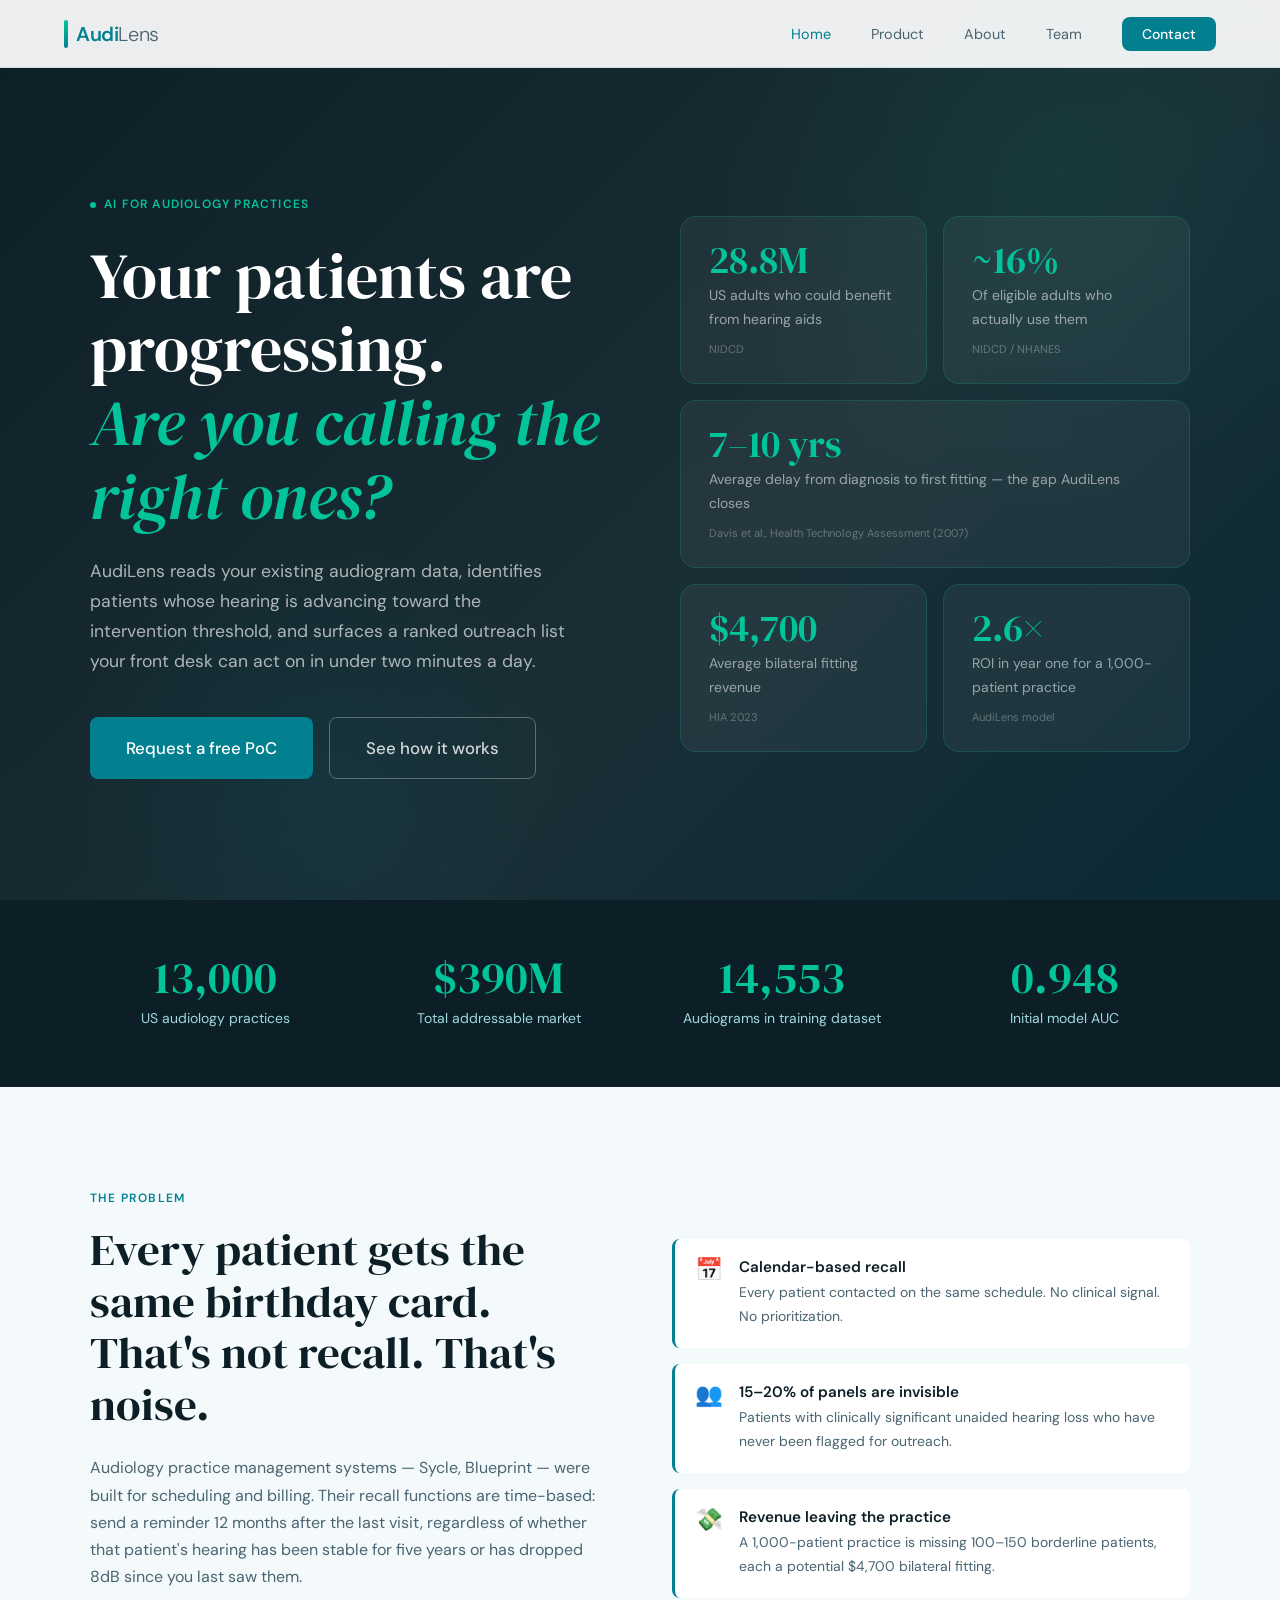
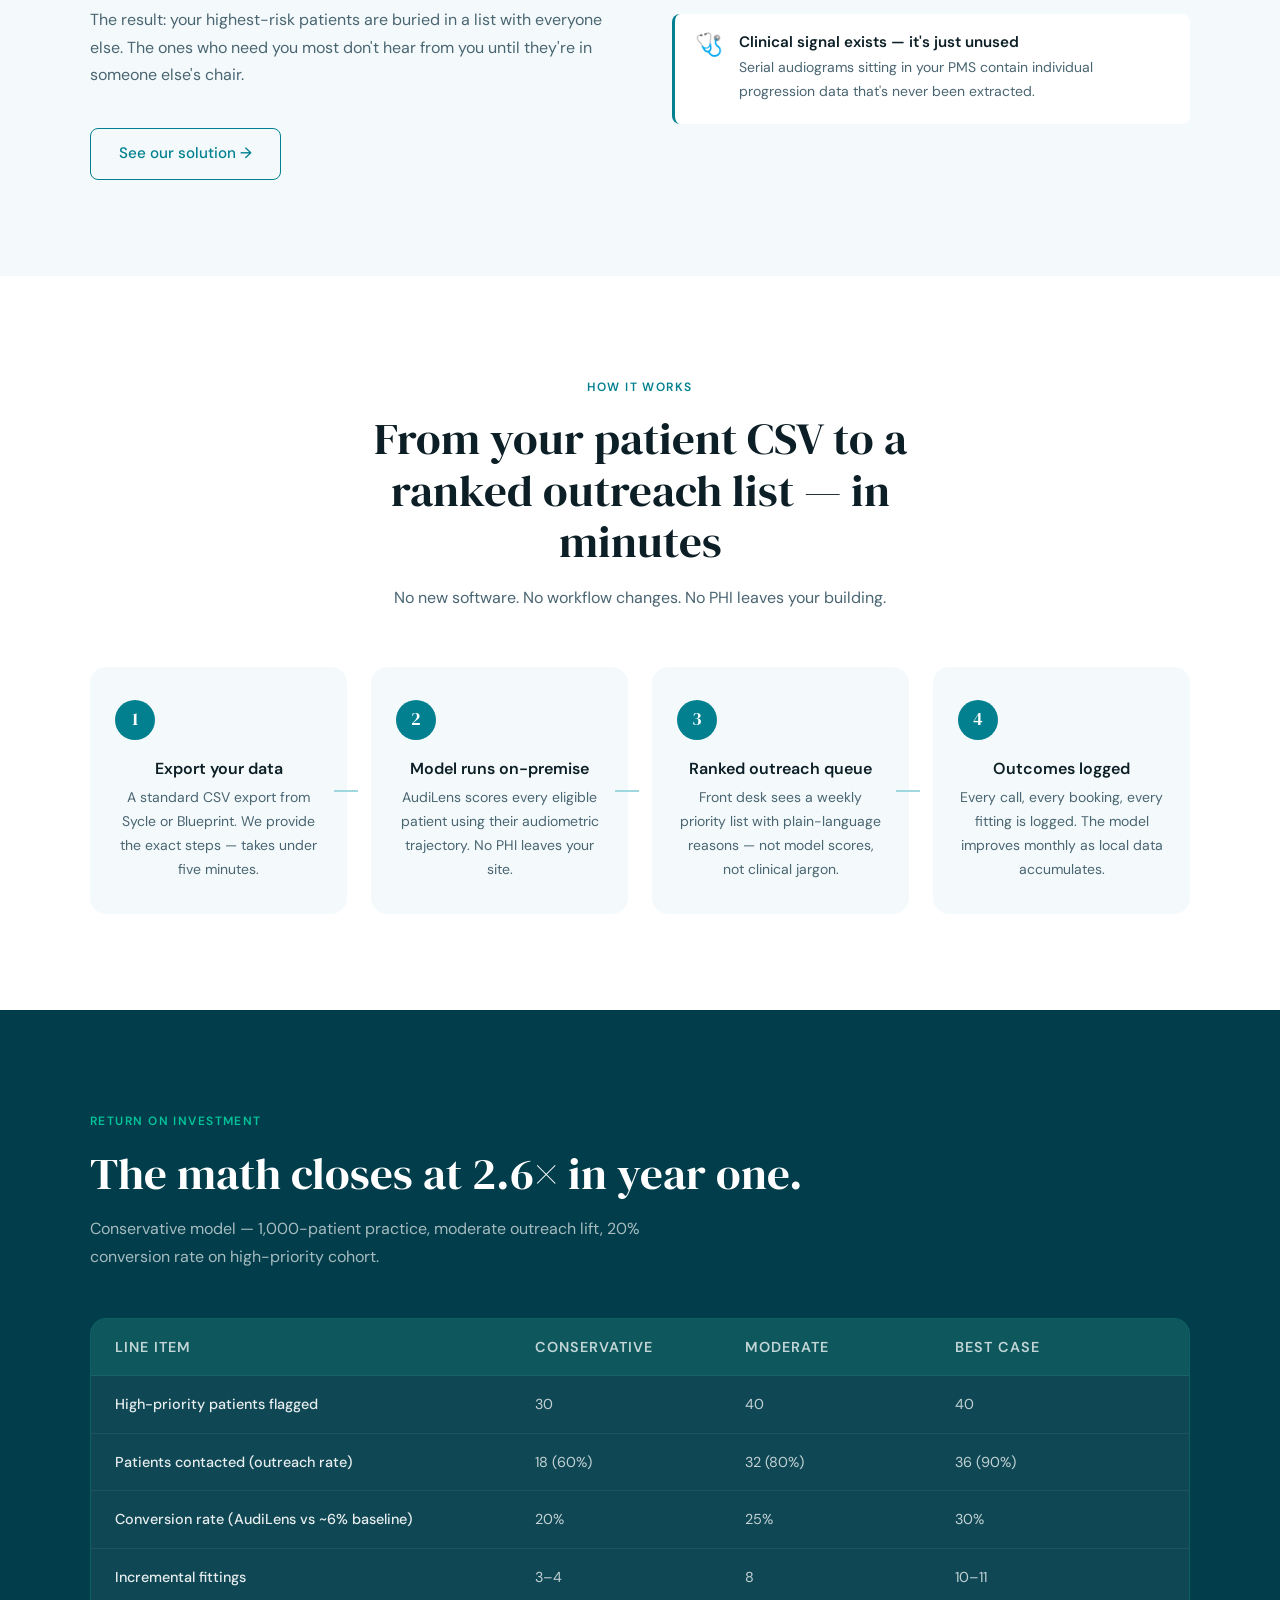
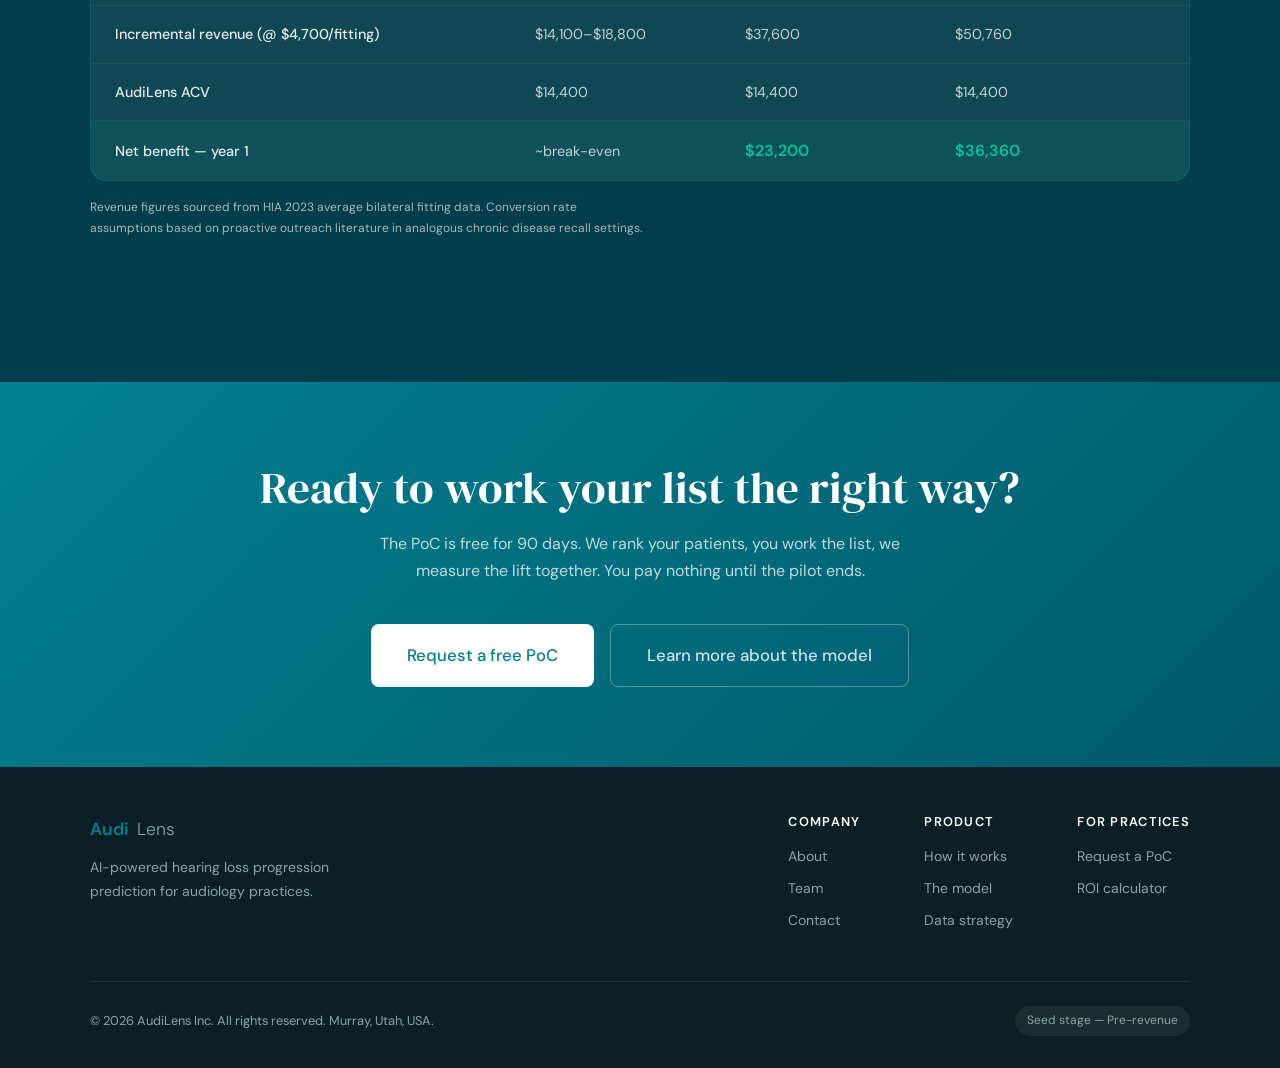
==== index.html @ 5a38e269 "Initial site" ====
<!DOCTYPE html>
<html lang="en">
<head>
  <meta charset="UTF-8" />
  <meta name="viewport" content="width=device-width, initial-scale=1.0" />
  <title>AudiLens — AI-Powered Hearing Loss Progression Prediction</title>
  <meta name="description" content="AudiLens helps audiology practices identify patients progressing toward hearing loss intervention — earlier, faster, and with clinical signal rather than calendar guesswork." />
  <link rel="stylesheet" href="style.css" />
  <style>
    /* ── HERO ── */
    .hero {
      min-height: 100vh;
      display: flex; align-items: center;
      padding: 0 4rem;
      background: linear-gradient(135deg, var(--dark) 0%, var(--dark-mid) 60%, #0a2a35 100%);
      position: relative; overflow: hidden;
    }
    .hero::before {
      content: '';
      position: absolute; top: -20%; right: -10%;
      width: 700px; height: 700px;
      background: radial-gradient(circle, rgba(2,195,154,0.08) 0%, transparent 70%);
      border-radius: 50%;
    }
    .hero::after {
      content: '';
      position: absolute; bottom: -15%; left: 5%;
      width: 500px; height: 500px;
      background: radial-gradient(circle, rgba(2,128,144,0.1) 0%, transparent 70%);
      border-radius: 50%;
    }
    .hero-inner {
      max-width: 1100px; margin: 0 auto;
      display: grid; grid-template-columns: 1fr 1fr;
      gap: 5rem; align-items: center;
      position: relative; z-index: 1;
      padding-top: 68px;
    }
    .hero-eyebrow {
      display: inline-flex; align-items: center; gap: 0.5rem;
      font-size: 0.75rem; font-weight: 600; letter-spacing: 0.1em;
      text-transform: uppercase; color: var(--accent);
      margin-bottom: 1.5rem;
    }
    .hero-eyebrow-dot { width: 6px; height: 6px; background: var(--accent); border-radius: 50%; }
    .hero h1 { color: var(--white); margin-bottom: 1.5rem; }
    .hero h1 em { font-style: italic; color: var(--accent); }
    .hero-sub {
      font-size: 1.1rem; color: rgba(255,255,255,0.65);
      margin-bottom: 2.5rem; max-width: 480px;
    }
    .hero-actions { display: flex; gap: 1rem; flex-wrap: wrap; }
    .hero-right { display: flex; flex-direction: column; gap: 1rem; }
    .metric-card {
      background: rgba(255,255,255,0.05);
      border: 1px solid rgba(2,195,154,0.2);
      border-radius: var(--radius-lg);
      padding: 1.5rem 1.75rem;
      backdrop-filter: blur(8px);
    }
    .metric-card-num { font-family: var(--serif); font-size: 2.4rem; color: var(--accent); line-height: 1; }
    .metric-card-label { font-size: 0.875rem; color: rgba(255,255,255,0.55); margin-top: 0.3rem; }
    .metric-card-source { font-size: 0.7rem; color: rgba(255,255,255,0.3); margin-top: 0.5rem; }
    .metric-row { display: grid; grid-template-columns: 1fr 1fr; gap: 1rem; }

    /* ── PROBLEM ── */
    .problem-section { background: var(--light); }
    .problem-grid {
      display: grid; grid-template-columns: 1fr 1fr;
      gap: 4rem; align-items: center;
    }
    .problem-left h2 { margin-bottom: 1.5rem; }
    .problem-left p { margin-bottom: 1rem; }
    .problem-right { display: flex; flex-direction: column; gap: 1rem; }
    .problem-item {
      display: flex; gap: 1rem; align-items: flex-start;
      padding: 1.25rem; background: var(--white);
      border-radius: var(--radius); border-left: 3px solid var(--teal);
    }
    .problem-item-icon { font-size: 1.4rem; line-height: 1; flex-shrink: 0; }
    .problem-item h4 { font-family: var(--sans); font-size: 0.95rem; font-weight: 600; color: var(--dark); margin-bottom: 0.25rem; }
    .problem-item p { font-size: 0.875rem; margin: 0; }

    /* ── HOW IT WORKS ── */
    .how-section { background: var(--white); }
    .how-steps { display: grid; grid-template-columns: repeat(4, 1fr); gap: 1.5rem; margin-top: 3.5rem; }
    .step {
      position: relative; padding: 2rem 1.5rem;
      background: var(--light); border-radius: var(--radius-lg);
      border: 1px solid transparent;
      transition: border-color 0.2s, box-shadow 0.2s;
    }
    .step:hover { border-color: var(--teal-mid); box-shadow: 0 4px 24px rgba(2,128,144,0.1); }
    .step-num {
      width: 40px; height: 40px; border-radius: 50%;
      background: var(--teal); color: var(--white);
      font-family: var(--serif); font-size: 1.1rem;
      display: flex; align-items: center; justify-content: center;
      margin-bottom: 1.25rem;
    }
    .step h3 { font-family: var(--sans); font-size: 1rem; font-weight: 600; color: var(--dark); margin-bottom: 0.5rem; }
    .step p { font-size: 0.875rem; }
    .step-connector {
      position: absolute; right: -0.75rem; top: 50%;
      transform: translateY(-50%);
      width: 1.5rem; height: 2px; background: var(--teal-mid);
      z-index: 1;
    }
    .step:last-child .step-connector { display: none; }

    /* ── ROI ── */
    .roi-section { background: var(--teal-deep); color: var(--white); }
    .roi-section .section-label { color: var(--accent); }
    .roi-section h2 { color: var(--white); margin-bottom: 1rem; }
    .roi-section > .container > p { color: rgba(255,255,255,0.65); max-width: 560px; margin-bottom: 3rem; }
    .roi-table {
      background: rgba(255,255,255,0.06);
      border: 1px solid rgba(2,195,154,0.2);
      border-radius: var(--radius-lg); overflow: hidden;
    }
    .roi-row {
      display: grid; grid-template-columns: 2fr 1fr 1fr 1fr;
      padding: 1rem 1.5rem; border-bottom: 1px solid rgba(255,255,255,0.06);
      align-items: center;
    }
    .roi-row:last-child { border-bottom: none; }
    .roi-row.header {
      background: rgba(2,195,154,0.12);
      font-size: 0.75rem; font-weight: 600;
      letter-spacing: 0.08em; text-transform: uppercase;
      color: var(--accent);
    }
    .roi-row.total { background: rgba(2,195,154,0.08); }
    .roi-row span { font-size: 0.9rem; color: rgba(255,255,255,0.75); }
    .roi-row span.label { color: rgba(255,255,255,0.9); font-weight: 500; }
    .roi-row span.highlight { color: var(--accent); font-weight: 600; font-size: 1rem; }
    .roi-footnote { font-size: 0.75rem; color: rgba(255,255,255,0.4); margin-top: 1rem; }

    /* ── SOCIAL PROOF ── */
    .proof-section { background: var(--light); }
    .proof-grid { display: grid; grid-template-columns: repeat(3,1fr); gap: 2rem; margin-top: 3rem; }
    .proof-card {
      background: var(--white); border-radius: var(--radius-lg);
      padding: 2rem; border: 1px solid rgba(2,128,144,0.1);
    }
    .proof-quote { font-size: 1.5rem; color: var(--teal); margin-bottom: 1rem; }
    .proof-card p { font-size: 0.95rem; color: var(--mid); font-style: italic; margin-bottom: 1.25rem; }
    .proof-attr { font-size: 0.8rem; font-weight: 600; color: var(--dark); }
    .proof-attr span { font-weight: 400; color: var(--muted); }

    /* ── CTA BANNER ── */
    .cta-banner {
      background: linear-gradient(135deg, var(--teal) 0%, var(--teal-dark) 100%);
      padding: 5rem 4rem; text-align: center;
    }
    .cta-banner h2 { color: var(--white); margin-bottom: 1rem; }
    .cta-banner p { color: rgba(255,255,255,0.75); max-width: 520px; margin: 0 auto 2.5rem; }
    .cta-actions { display: flex; justify-content: center; gap: 1rem; flex-wrap: wrap; }

    @media(max-width:900px){
      .hero { padding: 6rem 1.5rem 4rem; min-height: auto; }
      .hero-inner { grid-template-columns: 1fr; gap: 3rem; }
      .problem-grid { grid-template-columns: 1fr; }
      .how-steps { grid-template-columns: 1fr 1fr; }
      .step-connector { display: none; }
      .roi-row { grid-template-columns: 2fr 1fr; }
      .roi-row span:nth-child(3) { display: none; }
      .proof-grid { grid-template-columns: 1fr; }
      .cta-banner { padding: 3.5rem 1.5rem; }
    }
  </style>
</head>
<body data-page="index.html">
<div id="nav-placeholder"></div>

<!-- HERO -->
<section class="hero">
  <div class="hero-inner">
    <div>
      <div class="hero-eyebrow"><span class="hero-eyebrow-dot"></span>AI for audiology practices</div>
      <h1>Your patients are progressing.<br><em>Are you calling the right ones?</em></h1>
      <p class="hero-sub">AudiLens reads your existing audiogram data, identifies patients whose hearing is advancing toward the intervention threshold, and surfaces a ranked outreach list your front desk can act on in under two minutes a day.</p>
      <div class="hero-actions">
        <a href="contact.html" class="btn btn-primary btn-lg">Request a free PoC</a>
        <a href="product.html" class="btn btn-outline btn-lg" style="color:rgba(255,255,255,0.8);border-color:rgba(255,255,255,0.3);">See how it works</a>
      </div>
    </div>
    <div class="hero-right">
      <div class="metric-row">
        <div class="metric-card">
          <div class="metric-card-num">28.8M</div>
          <div class="metric-card-label">US adults who could benefit from hearing aids</div>
          <div class="metric-card-source">NIDCD</div>
        </div>
        <div class="metric-card">
          <div class="metric-card-num">~16%</div>
          <div class="metric-card-label">Of eligible adults who actually use them</div>
          <div class="metric-card-source">NIDCD / NHANES</div>
        </div>
      </div>
      <div class="metric-card">
        <div class="metric-card-num">7–10 yrs</div>
        <div class="metric-card-label">Average delay from diagnosis to first fitting — the gap AudiLens closes</div>
        <div class="metric-card-source">Davis et al., Health Technology Assessment (2007)</div>
      </div>
      <div class="metric-row">
        <div class="metric-card">
          <div class="metric-card-num">$4,700</div>
          <div class="metric-card-label">Average bilateral fitting revenue</div>
          <div class="metric-card-source">HIA 2023</div>
        </div>
        <div class="metric-card">
          <div class="metric-card-num">2.6×</div>
          <div class="metric-card-label">ROI in year one for a 1,000-patient practice</div>
          <div class="metric-card-source">AudiLens model</div>
        </div>
      </div>
    </div>
  </div>
</section>

<!-- STAT STRIP -->
<div class="stat-strip">
  <div class="container">
    <div class="stat-item">
      <div class="stat-num">13,000</div>
      <div class="stat-label">US audiology practices</div>
    </div>
    <div class="stat-item">
      <div class="stat-num">$390M</div>
      <div class="stat-label">Total addressable market</div>
    </div>
    <div class="stat-item">
      <div class="stat-num">14,553</div>
      <div class="stat-label">Audiograms in training dataset</div>
    </div>
    <div class="stat-item">
      <div class="stat-num">0.948</div>
      <div class="stat-label">Initial model AUC</div>
    </div>
  </div>
</div>

<!-- THE PROBLEM -->
<section class="problem-section">
  <div class="container">
    <div class="problem-grid">
      <div class="problem-left fade-up">
        <span class="section-label">The problem</span>
        <h2>Every patient gets the same birthday card. That's not recall. That's noise.</h2>
        <p>Audiology practice management systems — Sycle, Blueprint — were built for scheduling and billing. Their recall functions are time-based: send a reminder 12 months after the last visit, regardless of whether that patient's hearing has been stable for five years or has dropped 8dB since you last saw them.</p>
        <p>The result: your highest-risk patients are buried in a list with everyone else. The ones who need you most don't hear from you until they're in someone else's chair.</p>
        <a href="product.html" class="btn btn-outline mt-3">See our solution →</a>
      </div>
      <div class="problem-right fade-up">
        <div class="problem-item">
          <div class="problem-item-icon">📅</div>
          <div>
            <h4>Calendar-based recall</h4>
            <p>Every patient contacted on the same schedule. No clinical signal. No prioritization.</p>
          </div>
        </div>
        <div class="problem-item">
          <div class="problem-item-icon">👥</div>
          <div>
            <h4>15–20% of panels are invisible</h4>
            <p>Patients with clinically significant unaided hearing loss who have never been flagged for outreach.</p>
          </div>
        </div>
        <div class="problem-item">
          <div class="problem-item-icon">💸</div>
          <div>
            <h4>Revenue leaving the practice</h4>
            <p>A 1,000-patient practice is missing 100–150 borderline patients, each a potential $4,700 bilateral fitting.</p>
          </div>
        </div>
        <div class="problem-item">
          <div class="problem-item-icon">🩺</div>
          <div>
            <h4>Clinical signal exists — it's just unused</h4>
            <p>Serial audiograms sitting in your PMS contain individual progression data that's never been extracted.</p>
          </div>
        </div>
      </div>
    </div>
  </div>
</section>

<!-- HOW IT WORKS -->
<section class="how-section">
  <div class="container text-center">
    <span class="section-label fade-up">How it works</span>
    <h2 class="fade-up" style="max-width:600px;margin:0 auto 1rem;">From your patient CSV to a ranked outreach list — in minutes</h2>
    <p class="fade-up" style="max-width:520px;margin:0 auto;">No new software. No workflow changes. No PHI leaves your building.</p>
    <div class="how-steps">
      <div class="step fade-up">
        <div class="step-num">1</div>
        <h3>Export your data</h3>
        <p>A standard CSV export from Sycle or Blueprint. We provide the exact steps — takes under five minutes.</p>
        <div class="step-connector"></div>
      </div>
      <div class="step fade-up">
        <div class="step-num">2</div>
        <h3>Model runs on-premise</h3>
        <p>AudiLens scores every eligible patient using their audiometric trajectory. No PHI leaves your site.</p>
        <div class="step-connector"></div>
      </div>
      <div class="step fade-up">
        <div class="step-num">3</div>
        <h3>Ranked outreach queue</h3>
        <p>Front desk sees a weekly priority list with plain-language reasons — not model scores, not clinical jargon.</p>
        <div class="step-connector"></div>
      </div>
      <div class="step fade-up">
        <div class="step-num">4</div>
        <h3>Outcomes logged</h3>
        <p>Every call, every booking, every fitting is logged. The model improves monthly as local data accumulates.</p>
      </div>
    </div>
  </div>
</section>

<!-- ROI -->
<section class="roi-section" id="roi">
  <div class="container">
    <span class="section-label">Return on investment</span>
    <h2>The math closes at 2.6× in year one.</h2>
    <p>Conservative model — 1,000-patient practice, moderate outreach lift, 20% conversion rate on high-priority cohort.</p>
    <div class="roi-table fade-up">
      <div class="roi-row header">
        <span>Line item</span><span>Conservative</span><span>Moderate</span><span>Best case</span>
      </div>
      <div class="roi-row">
        <span class="label">High-priority patients flagged</span>
        <span>30</span><span>40</span><span>40</span>
      </div>
      <div class="roi-row">
        <span class="label">Patients contacted (outreach rate)</span>
        <span>18 (60%)</span><span>32 (80%)</span><span>36 (90%)</span>
      </div>
      <div class="roi-row">
        <span class="label">Conversion rate (AudiLens vs ~6% baseline)</span>
        <span>20%</span><span>25%</span><span>30%</span>
      </div>
      <div class="roi-row">
        <span class="label">Incremental fittings</span>
        <span>3–4</span><span>8</span><span>10–11</span>
      </div>
      <div class="roi-row">
        <span class="label">Incremental revenue (@ $4,700/fitting)</span>
        <span>$14,100–$18,800</span><span>$37,600</span><span>$50,760</span>
      </div>
      <div class="roi-row">
        <span class="label">AudiLens ACV</span>
        <span>$14,400</span><span>$14,400</span><span>$14,400</span>
      </div>
      <div class="roi-row total">
        <span class="label">Net benefit — year 1</span>
        <span>~break-even</span><span class="highlight">$23,200</span><span class="highlight">$36,360</span>
      </div>
    </div>
    <p class="roi-footnote">Revenue figures sourced from HIA 2023 average bilateral fitting data. Conversion rate assumptions based on proactive outreach literature in analogous chronic disease recall settings.</p>
  </div>
</section>

<!-- CTA -->
<section class="cta-banner">
  <h2>Ready to work your list the right way?</h2>
  <p>The PoC is free for 90 days. We rank your patients, you work the list, we measure the lift together. You pay nothing until the pilot ends.</p>
  <div class="cta-actions">
    <a href="contact.html" class="btn btn-white btn-lg">Request a free PoC</a>
    <a href="product.html" class="btn btn-lg" style="color:rgba(255,255,255,0.8);border:1.5px solid rgba(255,255,255,0.3);">Learn more about the model</a>
  </div>
</section>

<div id="footer-placeholder"></div>
<script src="shared.js"></script>
</body>
</html>
---- style.css ----
@import url('https://fonts.googleapis.com/css2?family=DM+Sans:ital,opsz,wght@0,9..40,300;0,9..40,400;0,9..40,500;0,9..40,600;1,9..40,300&family=DM+Serif+Display:ital@0;1&display=swap');

*, *::before, *::after { box-sizing: border-box; margin: 0; padding: 0; }

:root {
  --teal:       #028090;
  --teal-dark:  #01596A;
  --teal-deep:  #013D4A;
  --teal-light: #E0F4F6;
  --teal-mid:   #9FD8DE;
  --accent:     #02C39A;
  --dark:       #0D1F26;
  --dark-mid:   #1A2E35;
  --mid:        #4A6572;
  --muted:      #8BA3AB;
  --light:      #F4FAFB;
  --white:      #FFFFFF;
  --amber:      #E67E22;
  --serif: 'DM Serif Display', Georgia, serif;
  --sans: 'DM Sans', system-ui, sans-serif;
  --radius: 8px;
  --radius-lg: 16px;
}

html { scroll-behavior: smooth; }

body {
  font-family: var(--sans);
  font-size: 16px;
  line-height: 1.7;
  color: var(--dark-mid);
  background: var(--white);
  -webkit-font-smoothing: antialiased;
}

/* ── NAV ── */
nav {
  position: fixed; top: 0; left: 0; right: 0; z-index: 100;
  display: flex; align-items: center; justify-content: space-between;
  padding: 0 4rem;
  height: 68px;
  background: rgba(255,255,255,0.92);
  backdrop-filter: blur(12px);
  border-bottom: 1px solid rgba(2,128,144,0.12);
}
.nav-logo {
  display: flex; align-items: center; gap: 0.5rem;
  text-decoration: none;
}
.nav-logo-bar {
  width: 4px; height: 28px;
  background: linear-gradient(180deg, var(--accent), var(--teal));
  border-radius: 2px;
}
.nav-logo-text { font-family: var(--sans); font-size: 1.25rem; letter-spacing: -0.02em; }
.nav-logo-text span:first-child { font-weight: 600; color: var(--teal); }
.nav-logo-text span:last-child  { font-weight: 300; color: var(--mid); }
.nav-links { display: flex; align-items: center; gap: 2.5rem; list-style: none; }
.nav-links a {
  text-decoration: none; font-size: 0.9rem; font-weight: 400;
  color: var(--mid); transition: color 0.2s;
}
.nav-links a:hover, .nav-links a.active { color: var(--teal); }
.nav-cta {
  background: var(--teal); color: var(--white) !important;
  padding: 0.5rem 1.25rem; border-radius: var(--radius);
  font-weight: 500 !important; font-size: 0.875rem !important;
  transition: background 0.2s !important;
}
.nav-cta:hover { background: var(--teal-dark) !important; color: var(--white) !important; }

/* ── BUTTONS ── */
.btn {
  display: inline-flex; align-items: center; gap: 0.5rem;
  font-family: var(--sans); font-weight: 500; font-size: 0.95rem;
  padding: 0.75rem 1.75rem; border-radius: var(--radius);
  text-decoration: none; transition: all 0.2s; cursor: pointer; border: none;
}
.btn-primary { background: var(--teal); color: var(--white); }
.btn-primary:hover { background: var(--teal-dark); transform: translateY(-1px); box-shadow: 0 4px 16px rgba(2,128,144,0.3); }
.btn-outline { background: transparent; color: var(--teal); border: 1.5px solid var(--teal); }
.btn-outline:hover { background: var(--teal-light); }
.btn-white { background: var(--white); color: var(--teal); }
.btn-white:hover { background: var(--teal-light); }
.btn-lg { padding: 1rem 2.25rem; font-size: 1.05rem; }

/* ── SECTION BASICS ── */
section { padding: 6rem 4rem; }
.container { max-width: 1100px; margin: 0 auto; }
.section-label {
  display: inline-block; font-size: 0.75rem; font-weight: 600;
  letter-spacing: 0.12em; text-transform: uppercase;
  color: var(--teal); margin-bottom: 1rem;
}
h1, h2, h3, h4 { font-family: var(--serif); font-weight: 400; line-height: 1.15; color: var(--dark); }
h1 { font-size: clamp(2.8rem, 5vw, 4.2rem); }
h2 { font-size: clamp(2rem, 3.5vw, 2.8rem); }
h3 { font-size: 1.5rem; }
p { color: var(--mid); }

/* ── CARDS ── */
.card {
  background: var(--white);
  border: 1px solid rgba(2,128,144,0.12);
  border-radius: var(--radius-lg);
  padding: 2rem;
  transition: box-shadow 0.2s, transform 0.2s;
}
.card:hover { box-shadow: 0 8px 32px rgba(2,128,144,0.12); transform: translateY(-2px); }
.card-icon {
  width: 48px; height: 48px; border-radius: 12px;
  background: var(--teal-light); display: flex; align-items: center;
  justify-content: center; margin-bottom: 1.25rem;
}
.card-icon svg { width: 24px; height: 24px; stroke: var(--teal); fill: none; stroke-width: 1.75; }

/* ── STAT STRIP ── */
.stat-strip {
  background: var(--dark); color: var(--white);
  padding: 3.5rem 4rem;
}
.stat-strip .container { display: grid; grid-template-columns: repeat(4, 1fr); gap: 2rem; }
.stat-item { text-align: center; }
.stat-num { font-family: var(--serif); font-size: 2.8rem; color: var(--accent); line-height: 1; margin-bottom: 0.4rem; }
.stat-label { font-size: 0.875rem; color: var(--teal-mid); }

/* ── FOOTER ── */
footer {
  background: var(--dark);
  padding: 3rem 4rem 2rem;
  color: var(--muted);
}
.footer-inner { max-width: 1100px; margin: 0 auto; }
.footer-top { display: flex; justify-content: space-between; align-items: flex-start; margin-bottom: 2.5rem; gap: 3rem; flex-wrap: wrap; }
.footer-logo { display: flex; align-items: center; gap: 0.5rem; text-decoration: none; margin-bottom: 0.75rem; }
.footer-logo span:first-child { font-family: var(--sans); font-size: 1.1rem; font-weight: 600; color: var(--teal); }
.footer-logo span:last-child  { font-family: var(--sans); font-size: 1.1rem; font-weight: 300; color: var(--muted); }
.footer-tagline { font-size: 0.875rem; color: var(--muted); max-width: 280px; }
.footer-links { display: flex; gap: 4rem; }
.footer-col h4 { font-family: var(--sans); font-size: 0.8rem; font-weight: 600; letter-spacing: 0.1em; text-transform: uppercase; color: var(--white); margin-bottom: 1rem; }
.footer-col a { display: block; font-size: 0.875rem; color: var(--muted); text-decoration: none; margin-bottom: 0.5rem; transition: color 0.2s; }
.footer-col a:hover { color: var(--teal-mid); }
.footer-bottom { border-top: 1px solid rgba(255,255,255,0.08); padding-top: 1.5rem; display: flex; justify-content: space-between; align-items: center; flex-wrap: wrap; gap: 1rem; }
.footer-bottom p { font-size: 0.8rem; color: var(--muted); }
.footer-badge { font-size: 0.75rem; color: var(--muted); background: rgba(255,255,255,0.06); padding: 0.3rem 0.75rem; border-radius: 99px; }

/* ── UTILITIES ── */
.text-center { text-align: center; }
.text-teal   { color: var(--teal); }
.text-accent { color: var(--accent); }
.italic { font-style: italic; }
.mt-1 { margin-top: 0.5rem; }
.mt-2 { margin-top: 1rem; }
.mt-3 { margin-top: 1.5rem; }
.mt-4 { margin-top: 2rem; }
.mb-1 { margin-bottom: 0.5rem; }
.mb-2 { margin-bottom: 1rem; }
.mb-3 { margin-bottom: 1.5rem; }
.mb-4 { margin-bottom: 2rem; }
.grid-2 { display: grid; grid-template-columns: 1fr 1fr; gap: 2rem; }
.grid-3 { display: grid; grid-template-columns: repeat(3, 1fr); gap: 2rem; }
.grid-4 { display: grid; grid-template-columns: repeat(4, 1fr); gap: 1.5rem; }
.flex-center { display: flex; align-items: center; justify-content: center; }
.gap-1 { gap: 0.5rem; } .gap-2 { gap: 1rem; } .gap-3 { gap: 1.5rem; }

/* ── FADE-IN ANIMATION ── */
.fade-up {
  opacity: 0; transform: translateY(24px);
  transition: opacity 0.6s ease, transform 0.6s ease;
}
.fade-up.visible { opacity: 1; transform: translateY(0); }

@media (max-width: 900px) {
  nav { padding: 0 1.5rem; }
  .nav-links { display: none; }
  section { padding: 4rem 1.5rem; }
  .stat-strip { padding: 3rem 1.5rem; }
  .stat-strip .container { grid-template-columns: repeat(2, 1fr); }
  .grid-2, .grid-3, .grid-4 { grid-template-columns: 1fr; }
  footer { padding: 2.5rem 1.5rem 1.5rem; }
  .footer-top { flex-direction: column; }
  .footer-links { gap: 2rem; flex-wrap: wrap; }
}
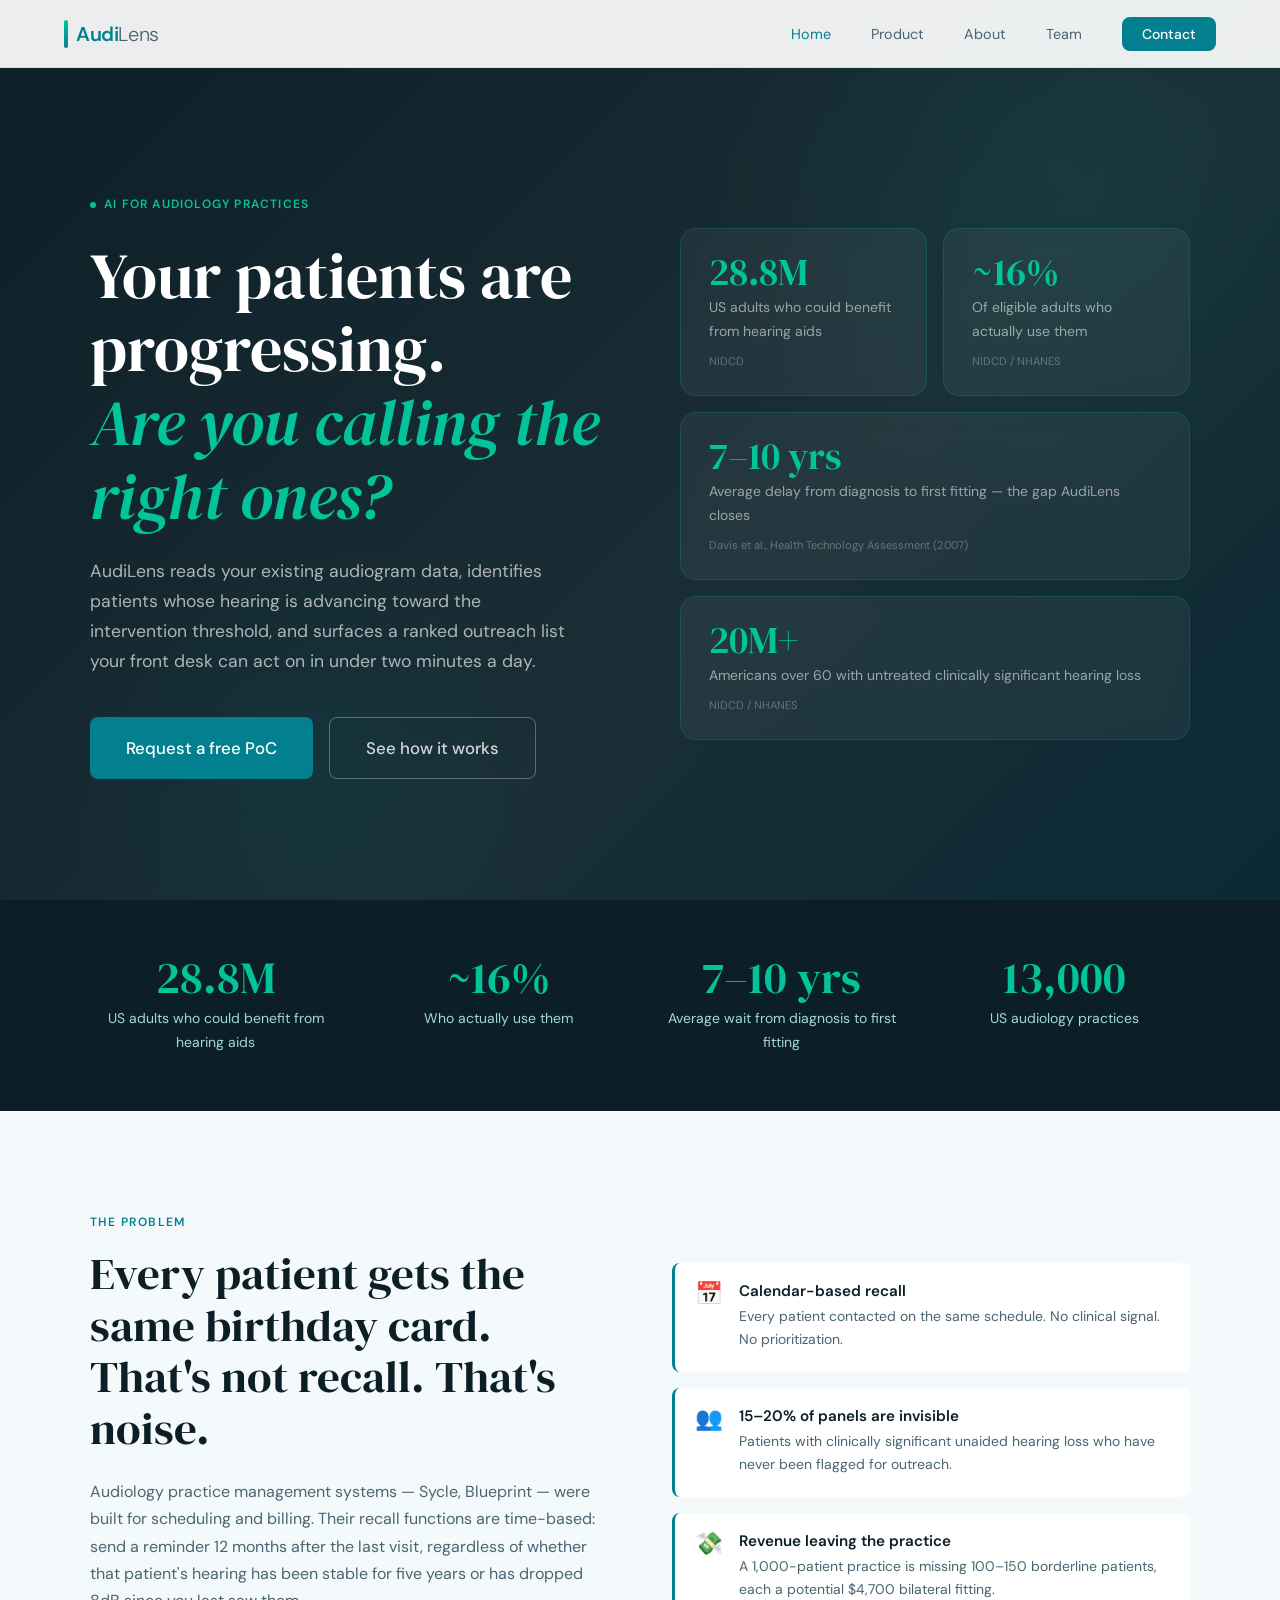
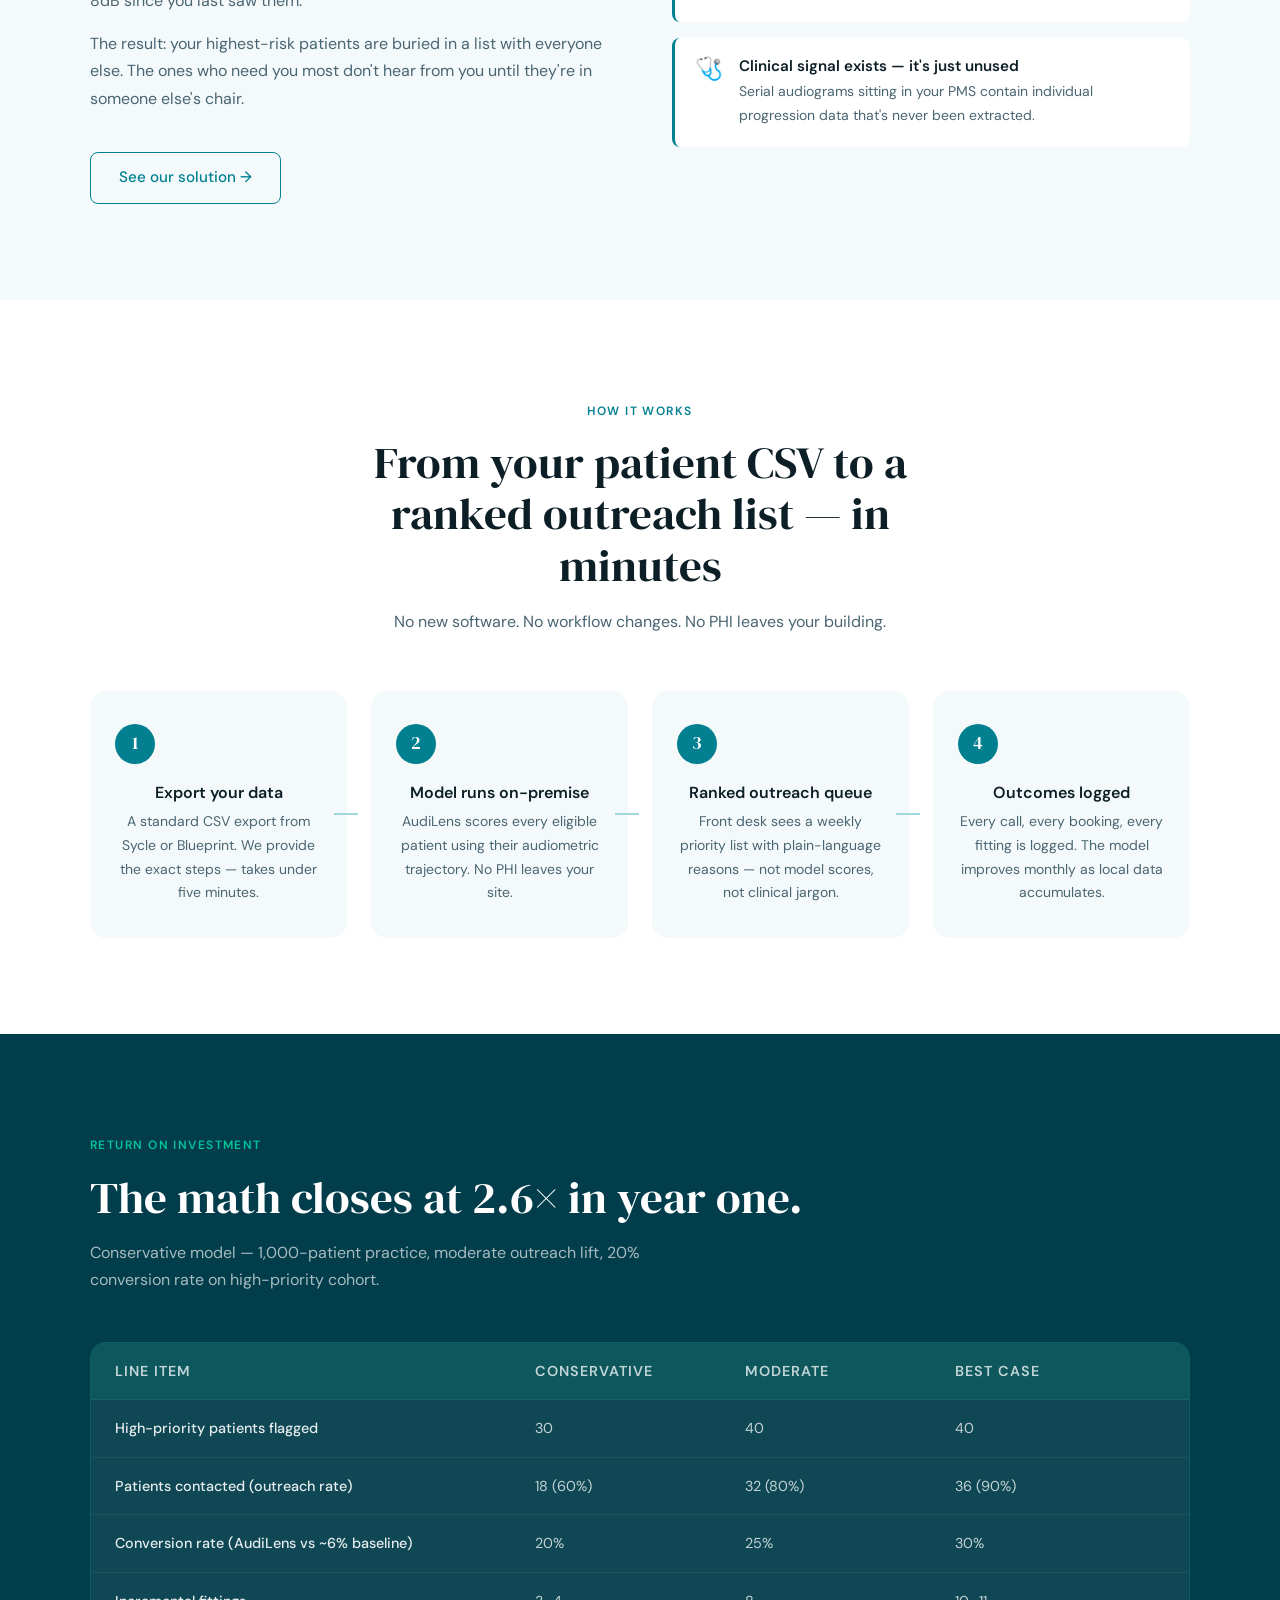
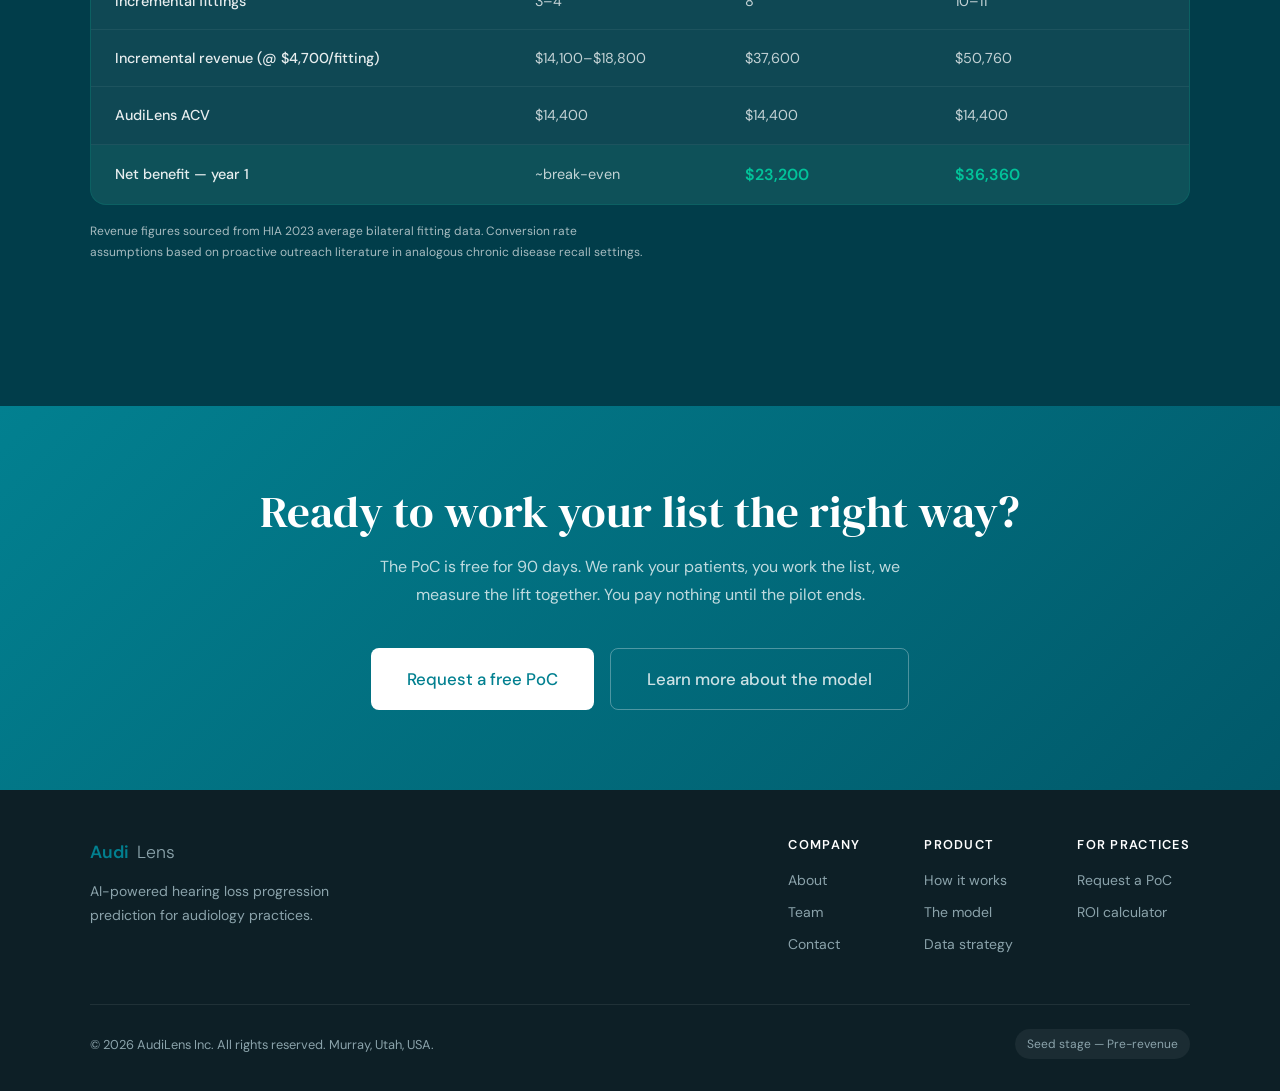
==== commit aed1324a: "Clean up investor language, add comorbidities, generalise model description" ====
--- a/index.html
+++ b/index.html
@@ -203,17 +203,10 @@
         <div class="metric-card-label">Average delay from diagnosis to first fitting — the gap AudiLens closes</div>
         <div class="metric-card-source">Davis et al., Health Technology Assessment (2007)</div>
       </div>
-      <div class="metric-row">
-        <div class="metric-card">
-          <div class="metric-card-num">$4,700</div>
-          <div class="metric-card-label">Average bilateral fitting revenue</div>
-          <div class="metric-card-source">HIA 2023</div>
-        </div>
-        <div class="metric-card">
-          <div class="metric-card-num">2.6×</div>
-          <div class="metric-card-label">ROI in year one for a 1,000-patient practice</div>
-          <div class="metric-card-source">AudiLens model</div>
-        </div>
+      <div class="metric-card">
+        <div class="metric-card-num">20M+</div>
+        <div class="metric-card-label">Americans over 60 with untreated clinically significant hearing loss</div>
+        <div class="metric-card-source">NIDCD / NHANES</div>
       </div>
     </div>
   </div>
@@ -223,20 +216,20 @@
 <div class="stat-strip">
   <div class="container">
     <div class="stat-item">
+      <div class="stat-num">28.8M</div>
+      <div class="stat-label">US adults who could benefit from hearing aids</div>
+    </div>
+    <div class="stat-item">
+      <div class="stat-num">~16%</div>
+      <div class="stat-label">Who actually use them</div>
+    </div>
+    <div class="stat-item">
+      <div class="stat-num">7–10 yrs</div>
+      <div class="stat-label">Average wait from diagnosis to first fitting</div>
+    </div>
+    <div class="stat-item">
       <div class="stat-num">13,000</div>
       <div class="stat-label">US audiology practices</div>
-    </div>
-    <div class="stat-item">
-      <div class="stat-num">$390M</div>
-      <div class="stat-label">Total addressable market</div>
-    </div>
-    <div class="stat-item">
-      <div class="stat-num">14,553</div>
-      <div class="stat-label">Audiograms in training dataset</div>
-    </div>
-    <div class="stat-item">
-      <div class="stat-num">0.948</div>
-      <div class="stat-label">Initial model AUC</div>
     </div>
   </div>
 </div>
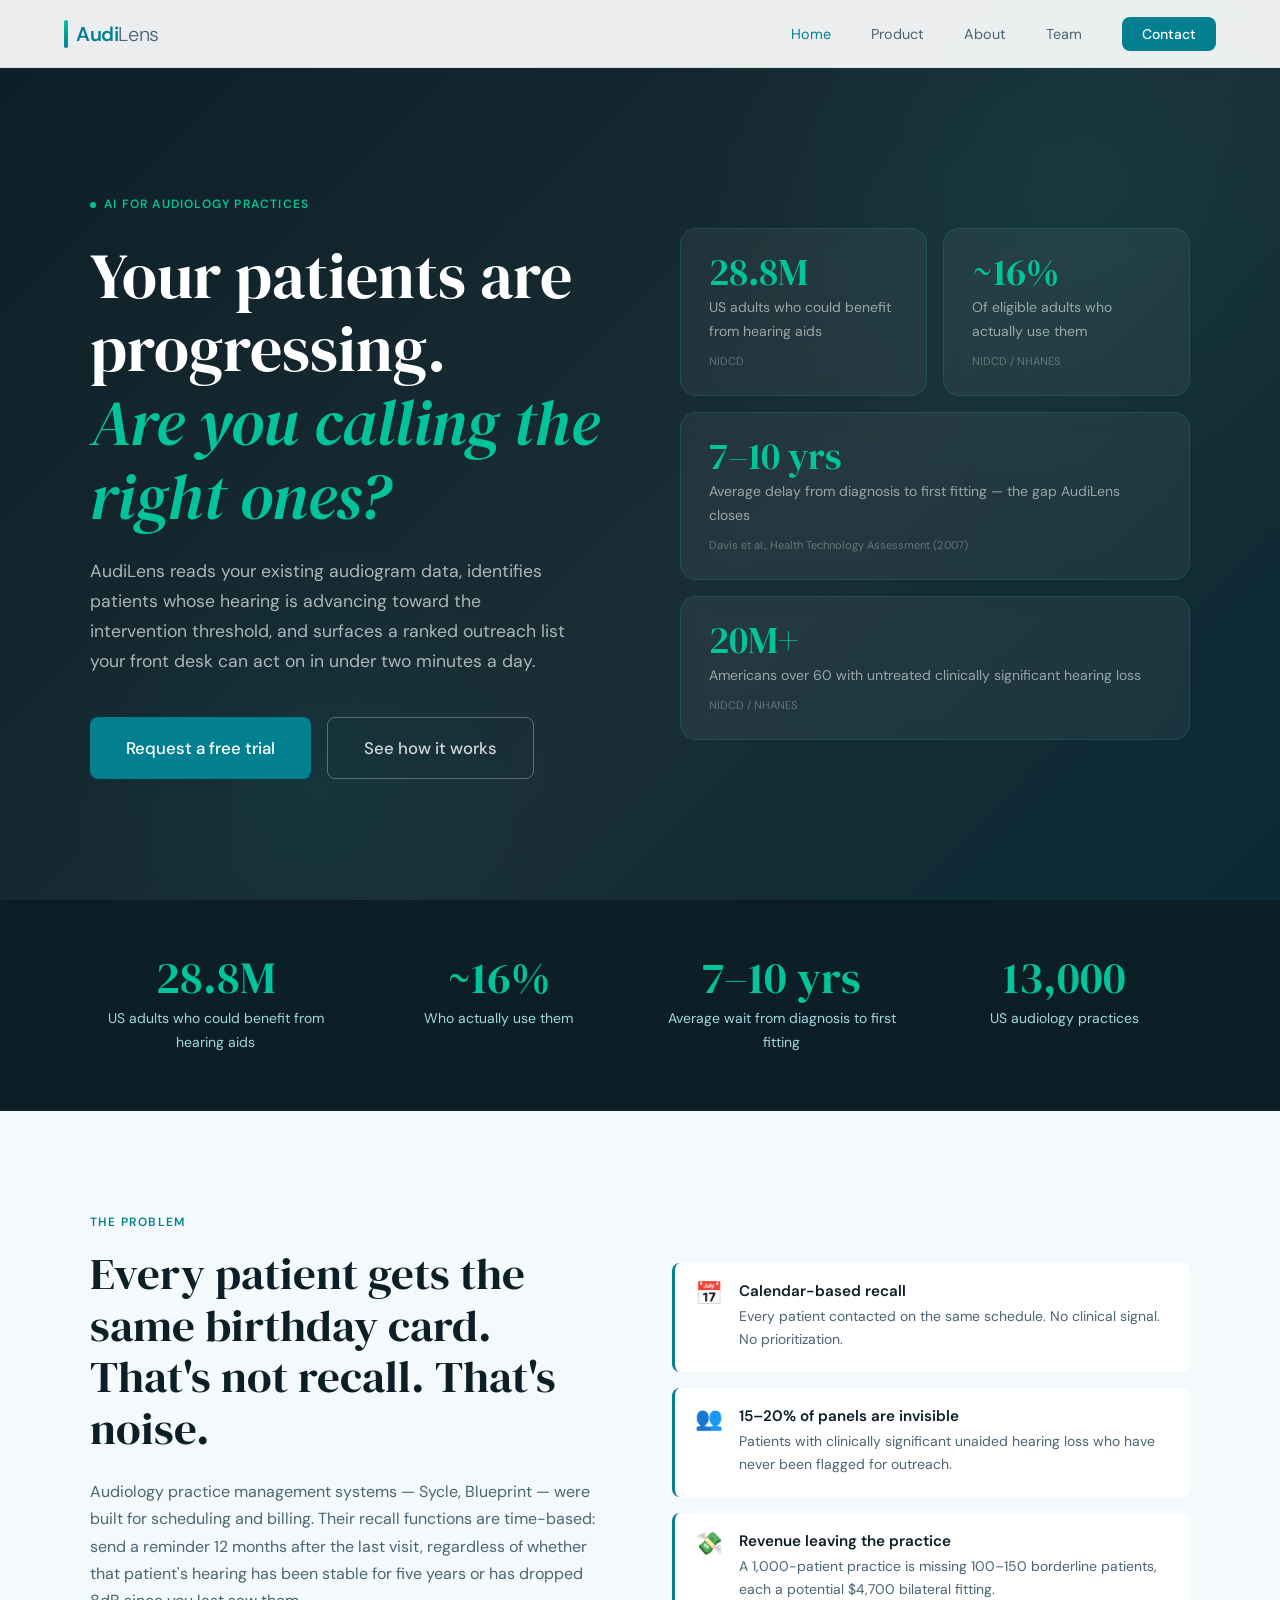
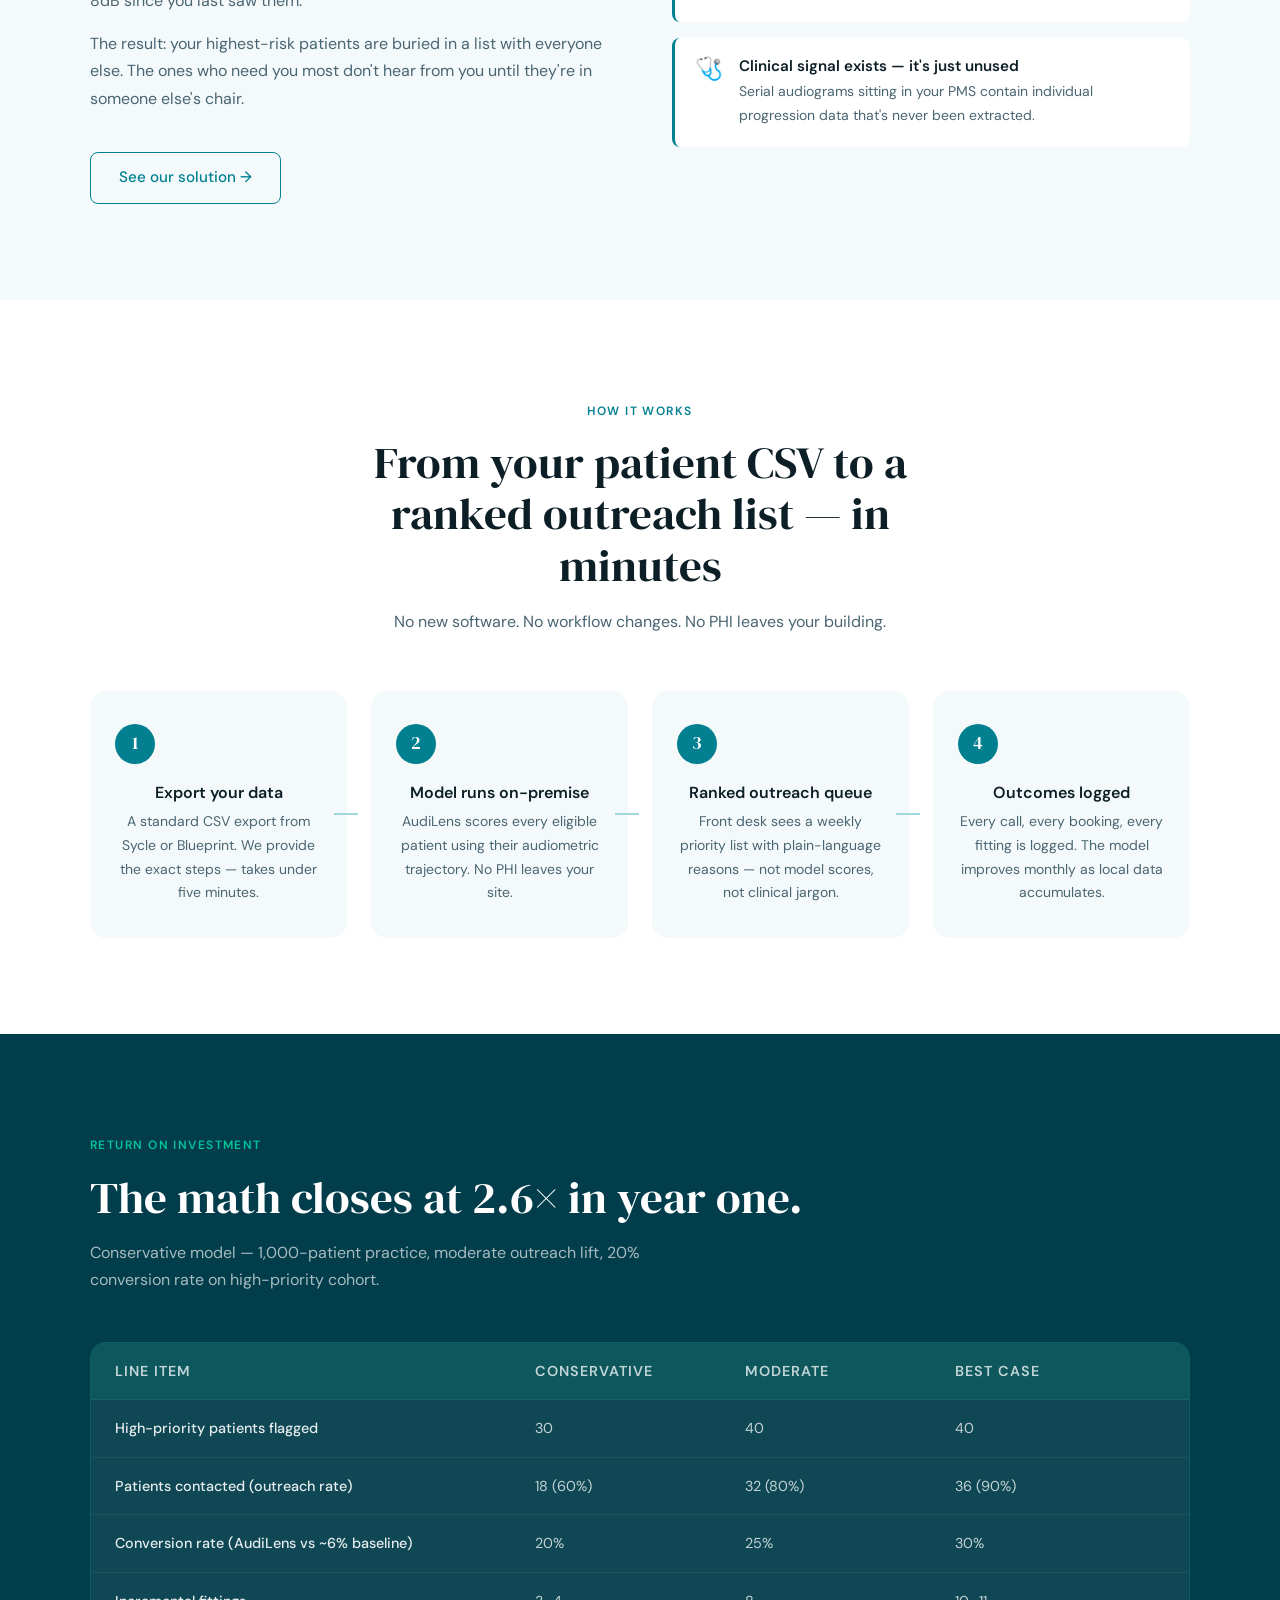
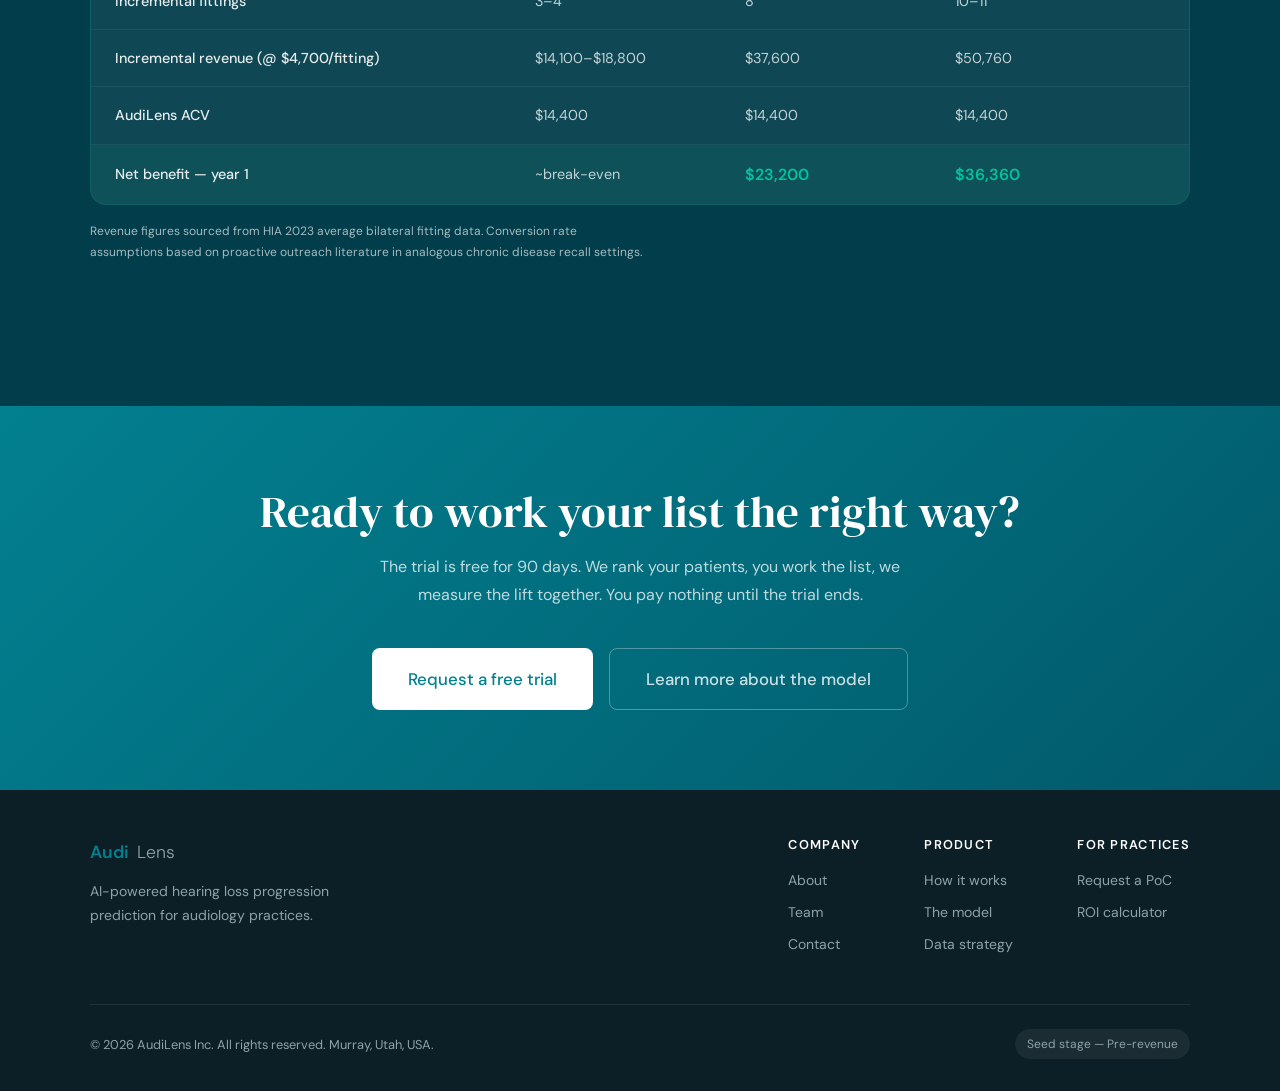
==== commit d459ee8d: "Remove name from team page, generalise copy, replace PoC with trial, fix contact emails" ====
--- a/index.html
+++ b/index.html
@@ -181,7 +181,7 @@
       <h1>Your patients are progressing.<br><em>Are you calling the right ones?</em></h1>
       <p class="hero-sub">AudiLens reads your existing audiogram data, identifies patients whose hearing is advancing toward the intervention threshold, and surfaces a ranked outreach list your front desk can act on in under two minutes a day.</p>
       <div class="hero-actions">
-        <a href="contact.html" class="btn btn-primary btn-lg">Request a free PoC</a>
+        <a href="contact.html" class="btn btn-primary btn-lg">Request a free trial</a>
         <a href="product.html" class="btn btn-outline btn-lg" style="color:rgba(255,255,255,0.8);border-color:rgba(255,255,255,0.3);">See how it works</a>
       </div>
     </div>
@@ -359,9 +359,9 @@
 <!-- CTA -->
 <section class="cta-banner">
   <h2>Ready to work your list the right way?</h2>
-  <p>The PoC is free for 90 days. We rank your patients, you work the list, we measure the lift together. You pay nothing until the pilot ends.</p>
+  <p>The trial is free for 90 days. We rank your patients, you work the list, we measure the lift together. You pay nothing until the trial ends.</p>
   <div class="cta-actions">
-    <a href="contact.html" class="btn btn-white btn-lg">Request a free PoC</a>
+    <a href="contact.html" class="btn btn-white btn-lg">Request a free trial</a>
     <a href="product.html" class="btn btn-lg" style="color:rgba(255,255,255,0.8);border:1.5px solid rgba(255,255,255,0.3);">Learn more about the model</a>
   </div>
 </section>
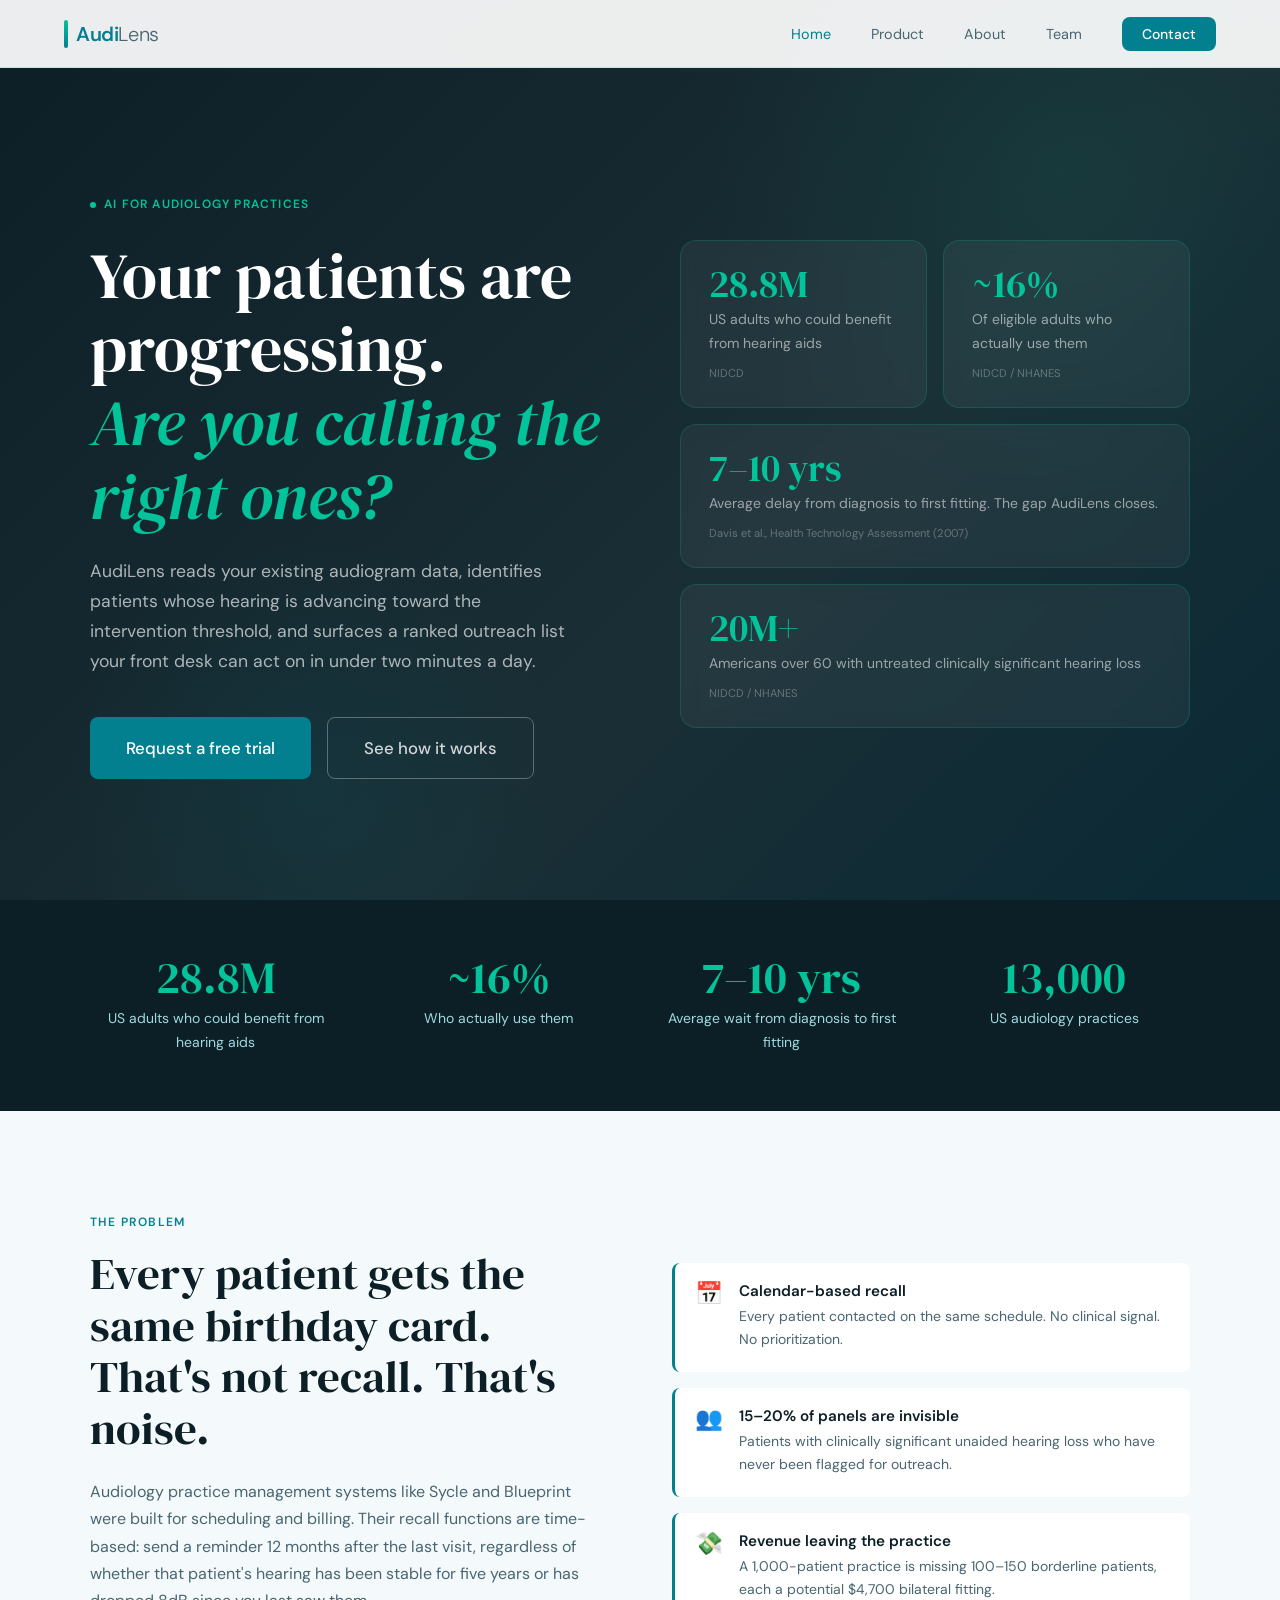
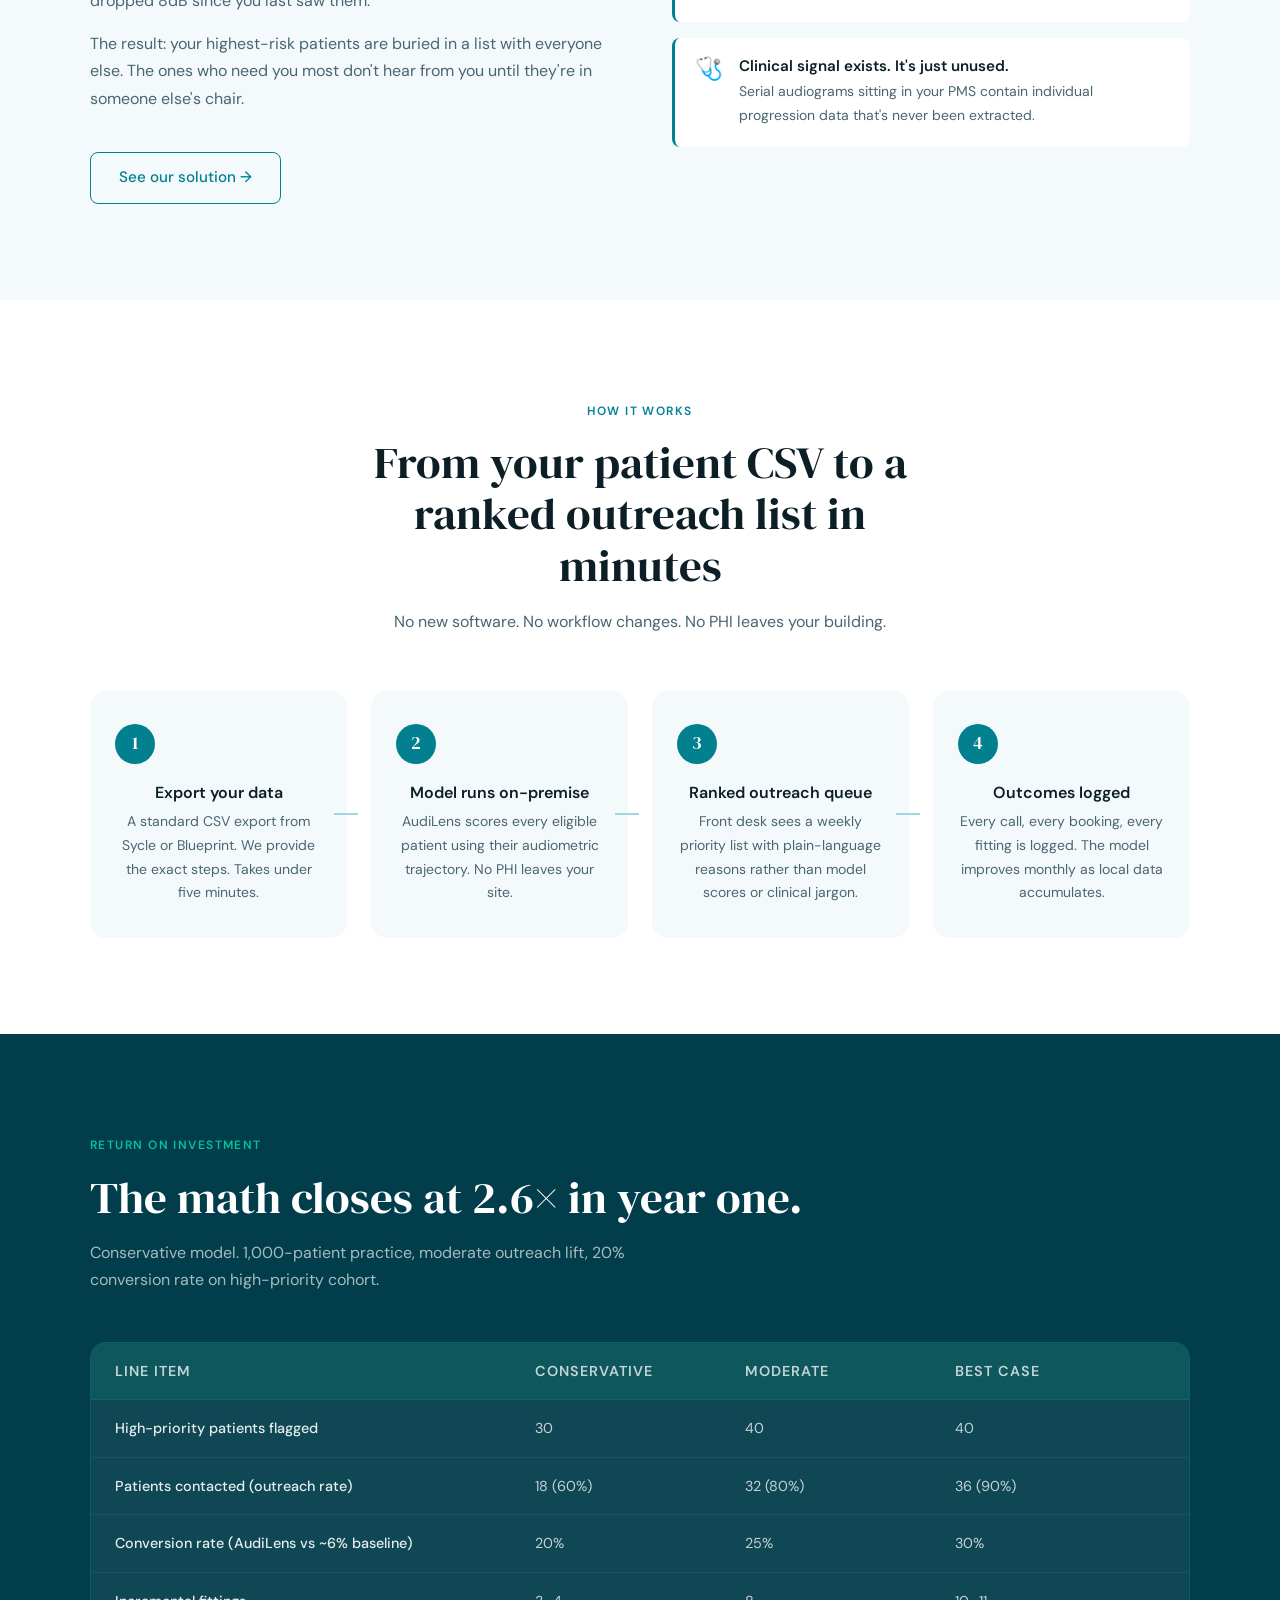
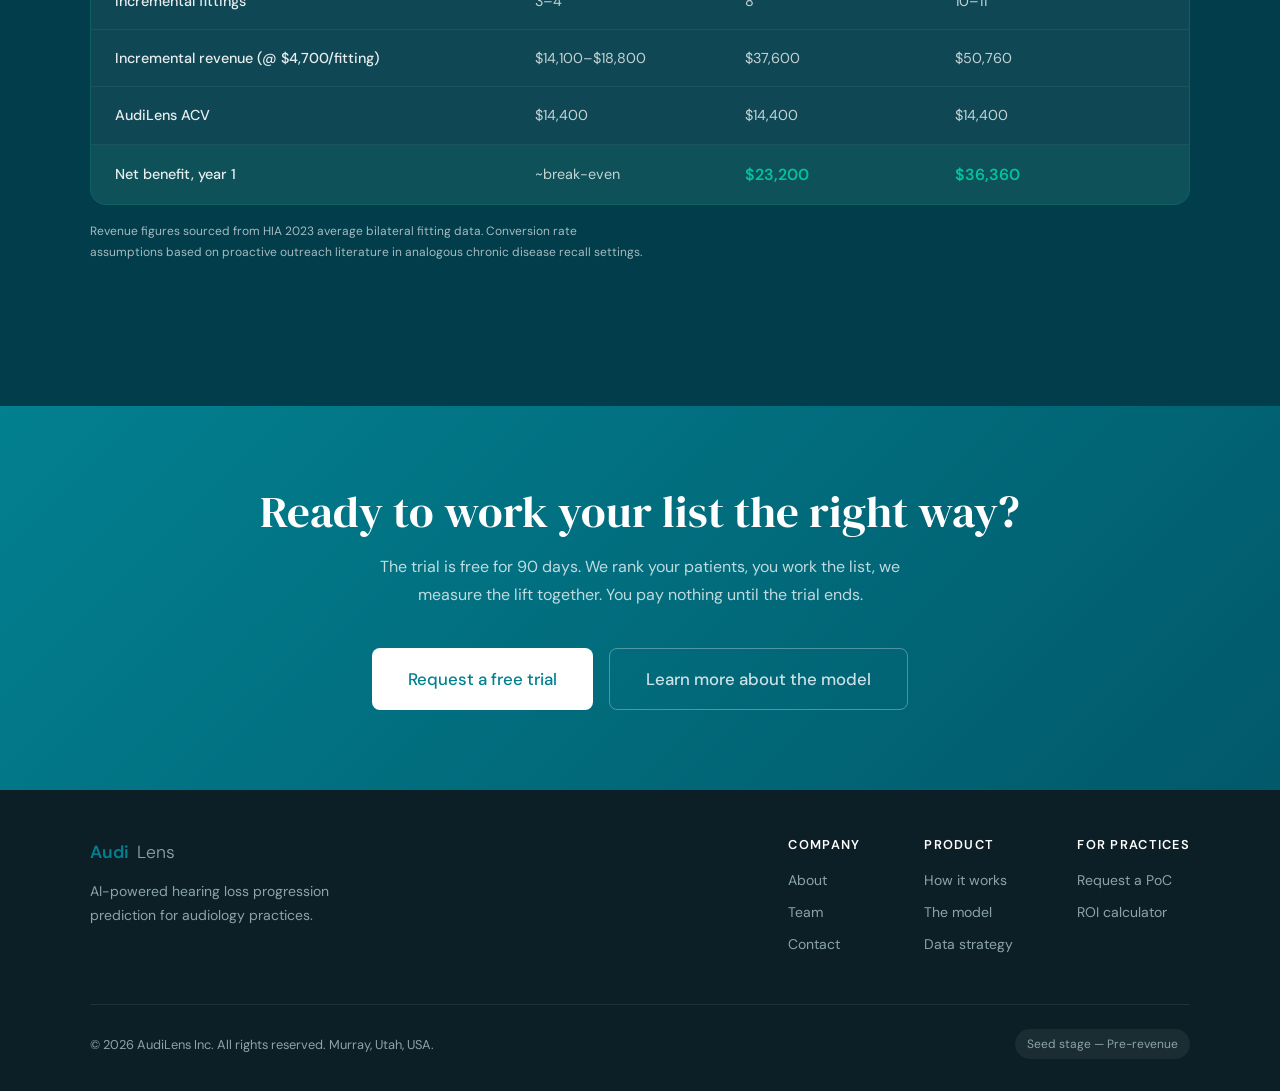
==== commit 43b256fb: "Remove founder card, strip all em dashes, rewrite prose naturally" ====
--- a/index.html
+++ b/index.html
@@ -3,8 +3,8 @@
 <head>
   <meta charset="UTF-8" />
   <meta name="viewport" content="width=device-width, initial-scale=1.0" />
-  <title>AudiLens — AI-Powered Hearing Loss Progression Prediction</title>
-  <meta name="description" content="AudiLens helps audiology practices identify patients progressing toward hearing loss intervention — earlier, faster, and with clinical signal rather than calendar guesswork." />
+  <title>AudiLens: AI-Powered Hearing Loss Progression Prediction</title>
+  <meta name="description" content="AudiLens helps audiology practices identify patients progressing toward hearing loss intervention, earlier, faster, and with clinical signal rather than calendar guesswork." />
   <link rel="stylesheet" href="style.css" />
   <style>
     /* ── HERO ── */
@@ -200,7 +200,7 @@
       </div>
       <div class="metric-card">
         <div class="metric-card-num">7–10 yrs</div>
-        <div class="metric-card-label">Average delay from diagnosis to first fitting — the gap AudiLens closes</div>
+        <div class="metric-card-label">Average delay from diagnosis to first fitting. The gap AudiLens closes.</div>
         <div class="metric-card-source">Davis et al., Health Technology Assessment (2007)</div>
       </div>
       <div class="metric-card">
@@ -241,7 +241,7 @@
       <div class="problem-left fade-up">
         <span class="section-label">The problem</span>
         <h2>Every patient gets the same birthday card. That's not recall. That's noise.</h2>
-        <p>Audiology practice management systems — Sycle, Blueprint — were built for scheduling and billing. Their recall functions are time-based: send a reminder 12 months after the last visit, regardless of whether that patient's hearing has been stable for five years or has dropped 8dB since you last saw them.</p>
+        <p>Audiology practice management systems like Sycle and Blueprint were built for scheduling and billing. Their recall functions are time-based: send a reminder 12 months after the last visit, regardless of whether that patient's hearing has been stable for five years or has dropped 8dB since you last saw them.</p>
         <p>The result: your highest-risk patients are buried in a list with everyone else. The ones who need you most don't hear from you until they're in someone else's chair.</p>
         <a href="product.html" class="btn btn-outline mt-3">See our solution →</a>
       </div>
@@ -270,7 +270,7 @@
         <div class="problem-item">
           <div class="problem-item-icon">🩺</div>
           <div>
-            <h4>Clinical signal exists — it's just unused</h4>
+            <h4>Clinical signal exists. It's just unused.</h4>
             <p>Serial audiograms sitting in your PMS contain individual progression data that's never been extracted.</p>
           </div>
         </div>
@@ -283,13 +283,13 @@
 <section class="how-section">
   <div class="container text-center">
     <span class="section-label fade-up">How it works</span>
-    <h2 class="fade-up" style="max-width:600px;margin:0 auto 1rem;">From your patient CSV to a ranked outreach list — in minutes</h2>
+    <h2 class="fade-up" style="max-width:600px;margin:0 auto 1rem;">From your patient CSV to a ranked outreach list in minutes</h2>
     <p class="fade-up" style="max-width:520px;margin:0 auto;">No new software. No workflow changes. No PHI leaves your building.</p>
     <div class="how-steps">
       <div class="step fade-up">
         <div class="step-num">1</div>
         <h3>Export your data</h3>
-        <p>A standard CSV export from Sycle or Blueprint. We provide the exact steps — takes under five minutes.</p>
+        <p>A standard CSV export from Sycle or Blueprint. We provide the exact steps. Takes under five minutes.</p>
         <div class="step-connector"></div>
       </div>
       <div class="step fade-up">
@@ -301,7 +301,7 @@
       <div class="step fade-up">
         <div class="step-num">3</div>
         <h3>Ranked outreach queue</h3>
-        <p>Front desk sees a weekly priority list with plain-language reasons — not model scores, not clinical jargon.</p>
+        <p>Front desk sees a weekly priority list with plain-language reasons rather than model scores or clinical jargon.</p>
         <div class="step-connector"></div>
       </div>
       <div class="step fade-up">
@@ -318,7 +318,7 @@
   <div class="container">
     <span class="section-label">Return on investment</span>
     <h2>The math closes at 2.6× in year one.</h2>
-    <p>Conservative model — 1,000-patient practice, moderate outreach lift, 20% conversion rate on high-priority cohort.</p>
+    <p>Conservative model. 1,000-patient practice, moderate outreach lift, 20% conversion rate on high-priority cohort.</p>
     <div class="roi-table fade-up">
       <div class="roi-row header">
         <span>Line item</span><span>Conservative</span><span>Moderate</span><span>Best case</span>
@@ -348,7 +348,7 @@
         <span>$14,400</span><span>$14,400</span><span>$14,400</span>
       </div>
       <div class="roi-row total">
-        <span class="label">Net benefit — year 1</span>
+        <span class="label">Net benefit, year 1</span>
         <span>~break-even</span><span class="highlight">$23,200</span><span class="highlight">$36,360</span>
       </div>
     </div>
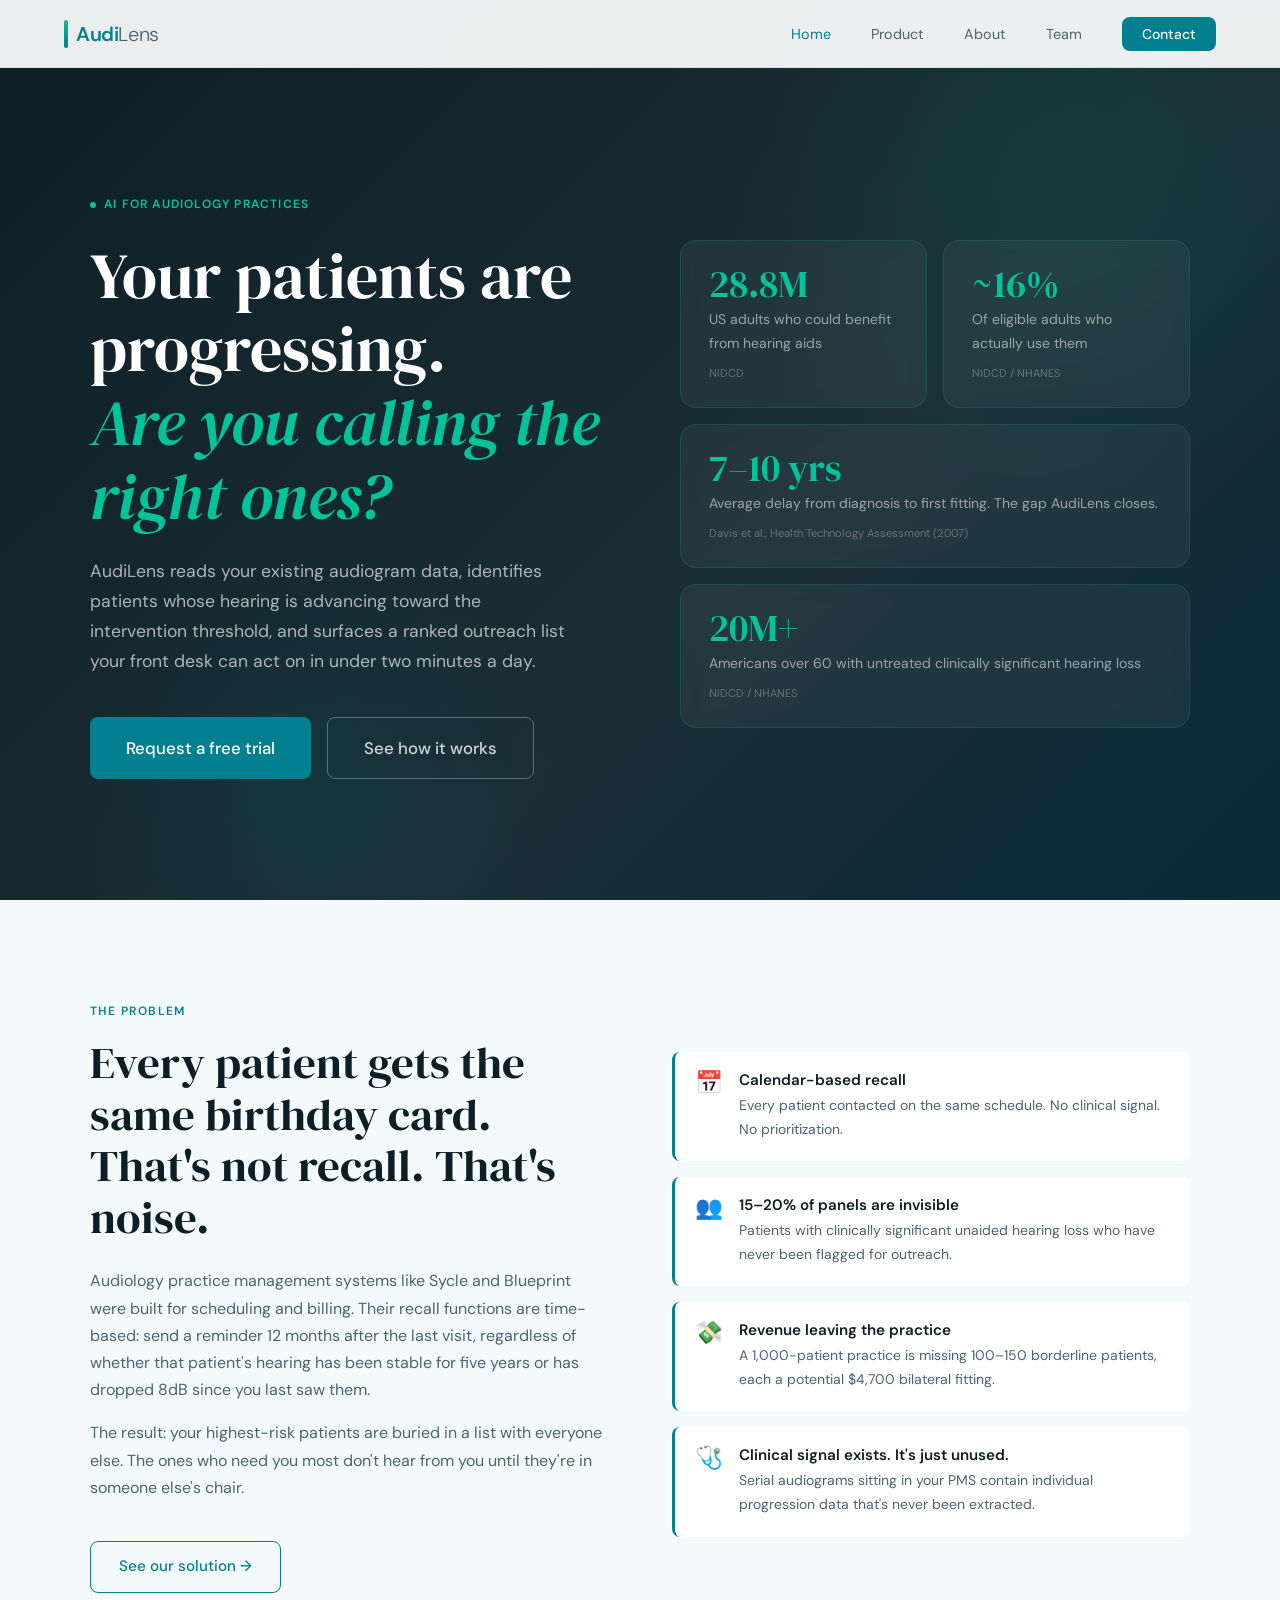
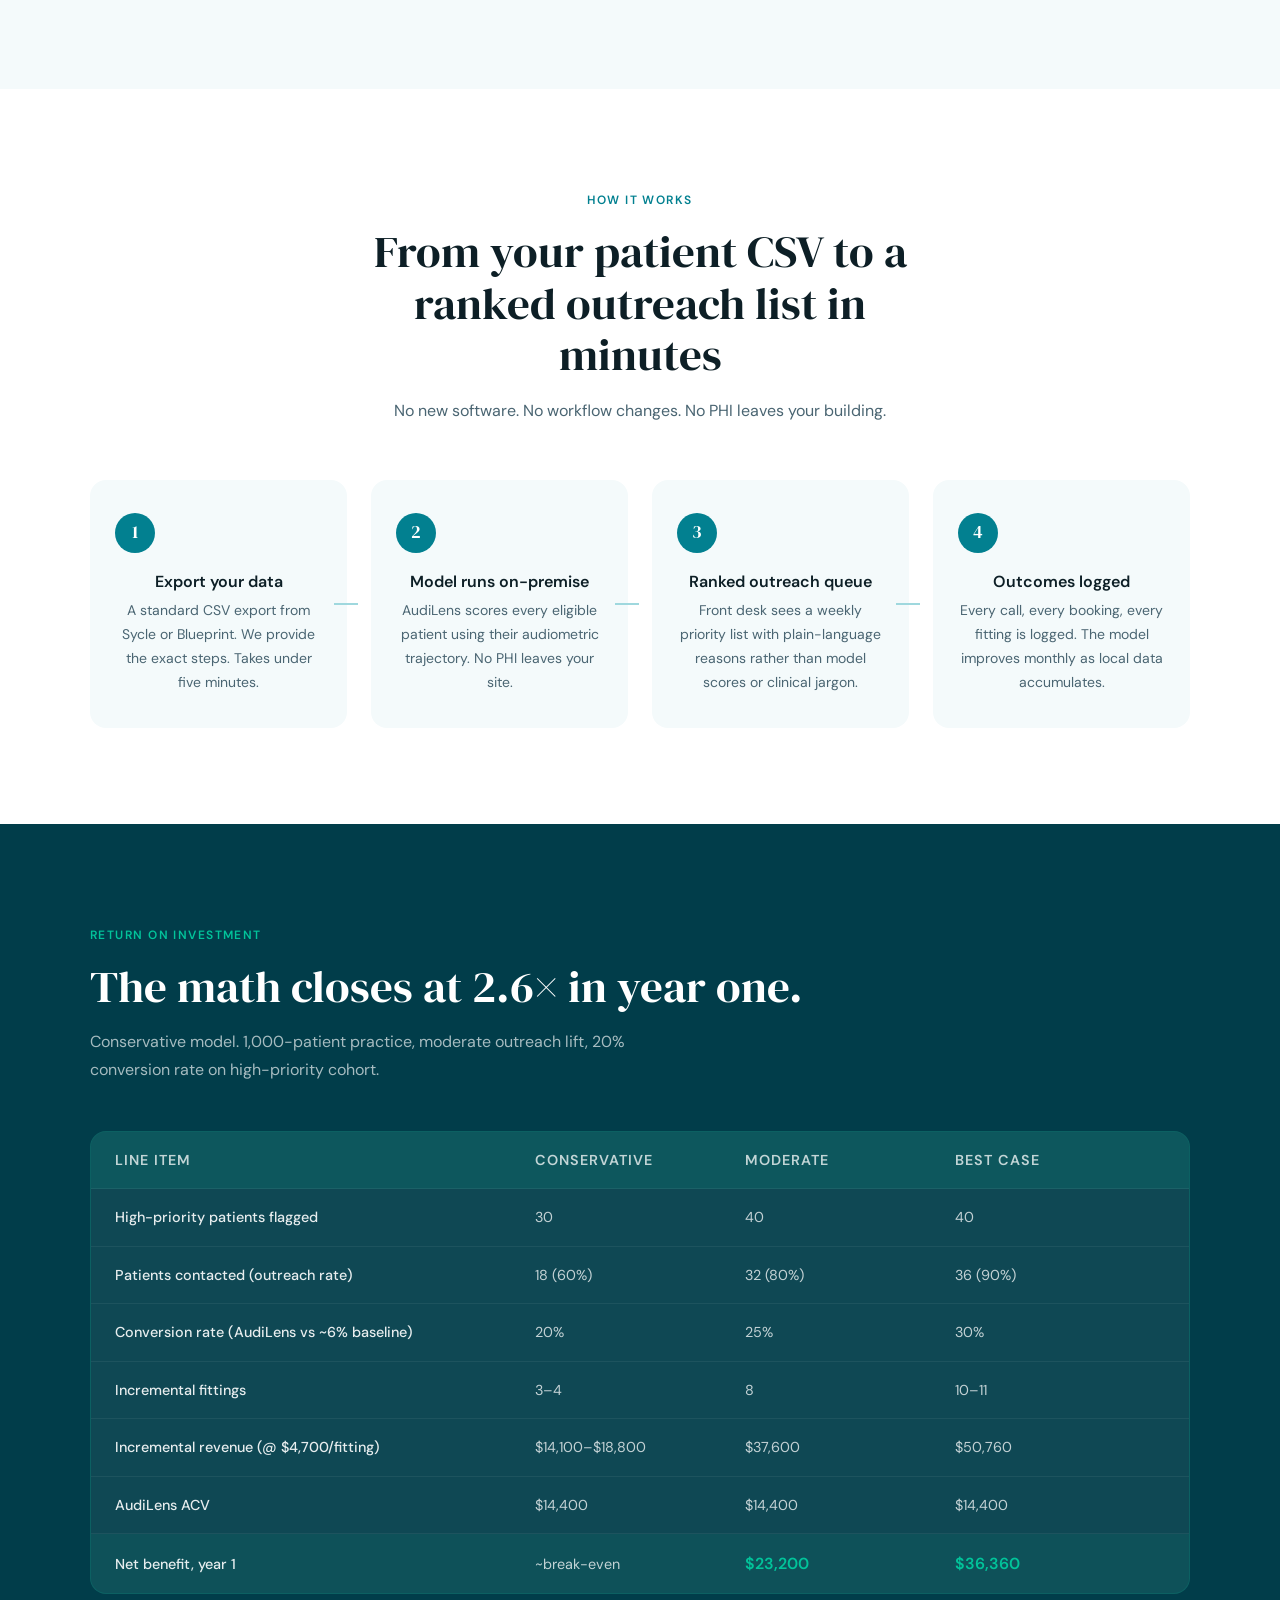
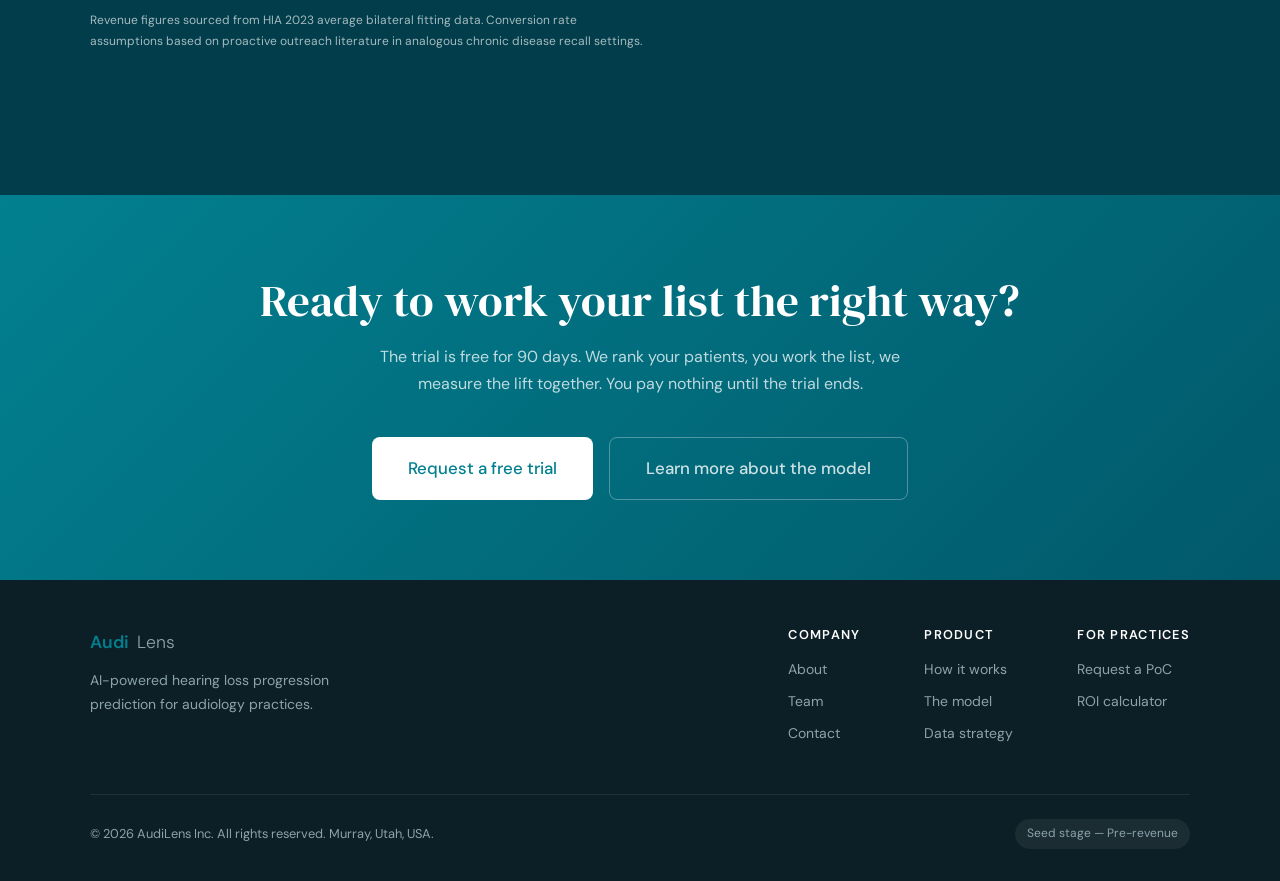
==== commit 332fe47c: "Remove stat strip" ====
--- a/index.html
+++ b/index.html
@@ -212,27 +212,7 @@
   </div>
 </section>
 
-<!-- STAT STRIP -->
-<div class="stat-strip">
-  <div class="container">
-    <div class="stat-item">
-      <div class="stat-num">28.8M</div>
-      <div class="stat-label">US adults who could benefit from hearing aids</div>
-    </div>
-    <div class="stat-item">
-      <div class="stat-num">~16%</div>
-      <div class="stat-label">Who actually use them</div>
-    </div>
-    <div class="stat-item">
-      <div class="stat-num">7–10 yrs</div>
-      <div class="stat-label">Average wait from diagnosis to first fitting</div>
-    </div>
-    <div class="stat-item">
-      <div class="stat-num">13,000</div>
-      <div class="stat-label">US audiology practices</div>
-    </div>
-  </div>
-</div>
+
 
 <!-- THE PROBLEM -->
 <section class="problem-section">
